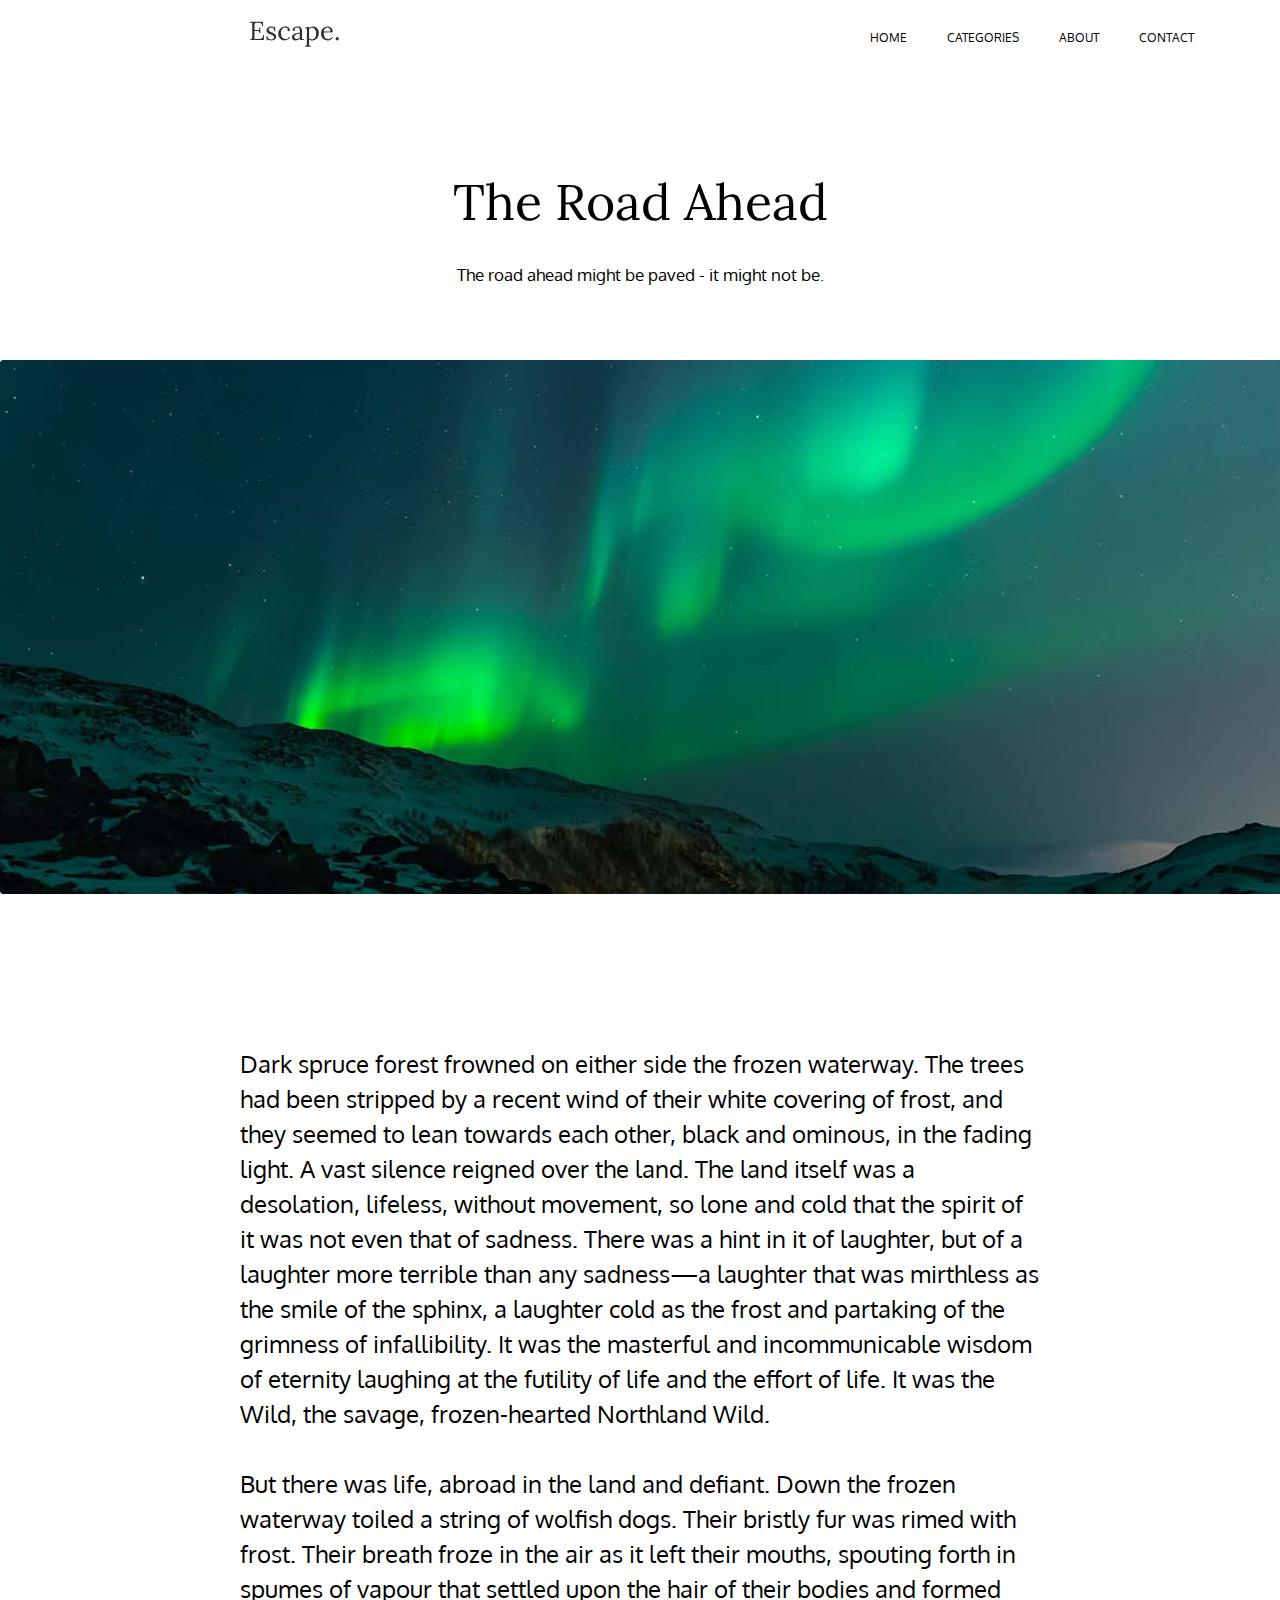
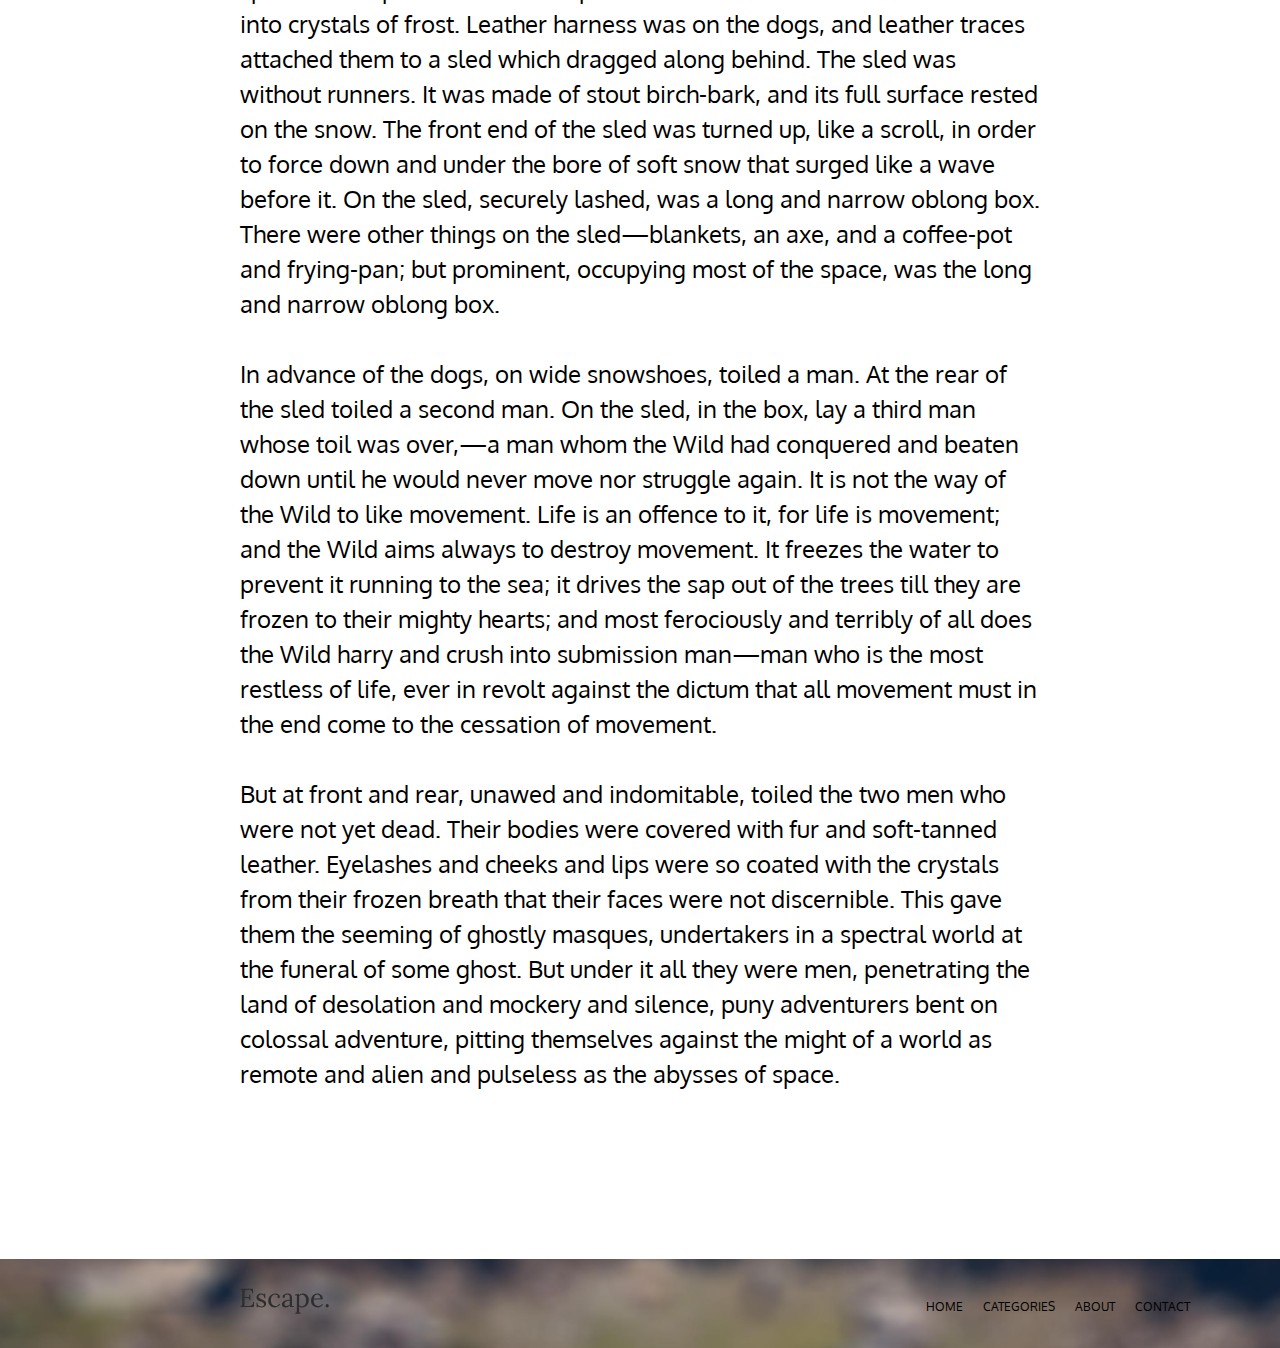
==== index.html @ d8a78385 "edit direcotory" ====
<!DOCTYPE html>
<html lang="en">
<head>
    <meta charset="UTF-8">
    <meta name="viewport" content="width=device-width, initial-scale=1.0">
    <link rel="stylesheet" href="style.css">
    <link rel="preconnect" href="https://fonts.googleapis.com">
    <link rel="preconnect" href="https://fonts.gstatic.com" crossorigin>
    <link href="https://fonts.googleapis.com/css2?family=Lora&family=Oxygen&display=swap" rel="stylesheet">
    <title>Lab_1</title>
</head>
<body>
    <header>
        <div class="header-conteiner">
            <div class="title-escape">
                <img src="./img/Escape..svg">
            </div>
            <nav class="header-nav">
                <ul class="header-list">
                    <li class="nav-title"><a href="#!">Home</a></li>
                    <li class="nav-title"><a href="#!">Categories</a></li>
                    <li class="nav-title"><a href="#!">About</a></li>
                    <li class="nav-title"><a href="#!">Contact</a></li>
                </ul>
            </nav>
        </div>
    </header>
    <div class="title">
        <div class="title-conteiner">
            <p class="road-ahead">The Road Ahead</p>
            <p class="road-ahead-under">The road ahead might be paved - it might not be.</p>
        </div>
    </div>
    <img src="./img/MainBack.png" alt="hi">
    <div class="main-text-block">
        <div class="text-block">
            <p>
                Dark spruce forest frowned on either side the frozen waterway. 
                The trees had been stripped by a recent wind of their white 
                covering of frost, and they seemed to lean towards each other, 
                black and ominous, in the fading light. A vast silence reigned 
                over the land. The land itself was a desolation, lifeless, 
                without movement, so lone and cold that the spirit of it was 
                not even that of sadness. There was a hint in it of laughter, 
                but of a laughter more terrible than any sadness—a laughter that 
                was mirthless as the smile of the sphinx, a laughter cold as the 
                frost and partaking of the grimness of infallibility. It was the 
                masterful and incommunicable wisdom of eternity laughing at the 
                futility of life and the effort of life. It was the Wild, the savage, 
                frozen-hearted Northland Wild. 
                <br/>
                <br/>
                But there was life, abroad in the land and defiant. Down the frozen 
                waterway toiled a string of wolfish dogs. Their bristly fur was 
                rimed with frost. Their breath froze in the air as it left their 
                mouths, spouting forth in spumes of vapour that settled upon the 
                hair of their bodies and formed into crystals of frost. Leather 
                harness was on the dogs, and leather traces attached them to a sled 
                which dragged along behind. The sled was without runners. It was made 
                of stout birch-bark, and its full surface rested on the snow. The front 
                end of the sled was turned up, like a scroll, in order to force down and 
                under the bore of soft snow that surged like a wave before it. On the sled, 
                securely lashed, was a long and narrow oblong box. There were other things 
                on the sled—blankets, an axe, and a coffee-pot and frying-pan; but prominent, 
                occupying most of the space, was the long and narrow oblong box.
                <br/>
                <br/>

                In advance of the dogs, on wide snowshoes, toiled a man. At the rear of the 
                sled toiled a second man. On the sled, in the box, lay a third man whose 
                toil was over,—a man whom the Wild had conquered and beaten down until he 
                would never move nor struggle again. It is not the way of the Wild to like 
                movement. Life is an offence to it, for life is movement; and the Wild aims 
                always to destroy movement. It freezes the water to prevent it running to 
                the sea; it drives the sap out of the trees till they are frozen to their 
                mighty hearts; and most ferociously and terribly of all does the Wild harry 
                and crush into submission man—man who is the most restless of life, ever in 
                revolt against the dictum that all movement must in the end come to the 
                cessation of movement.
                <br/>
                <br/>

                But at front and rear, unawed and indomitable, toiled the two men who were 
                not yet dead. Their bodies were covered with fur and soft-tanned leather. 
                Eyelashes and cheeks and lips were so coated with the crystals from their 
                frozen breath that their faces were not discernible. This gave them the 
                seeming of ghostly masques, undertakers in a spectral world at the funeral 
                of some ghost. But under it all they were men, penetrating the land of 
                desolation and mockery and silence, puny adventurers bent on colossal 
                adventure, pitting themselves against the might of a world as remote and
                 alien and pulseless as the abysses of space.
            </p>
        </div>
    </div>
    <footer>
        <div class="footer-conteiner">
            <div class="title-escape">
                <img src="./img/Escape..svg">
            </div>
            <nav class="header-nav">
                <ul class="header-list">
                    <li class="nav-title-footer"><a href="#!">Home</a></li>
                    <li class="nav-title-footer"><a href="#!">Categories</a></li>
                    <li class="nav-title-footer"><a href="#!">About</a></li>
                    <li class="nav-title-footer"><a href="#!">Contact</a></li>
                </ul>
            </nav>
        </div>
    </footer>
</body>
</html>
---- style.css ----
body {
    margin: 0;
    padding: 0;
    max-width: 1440px;
    margin: 0px auto;
}


header{
    max-height: 74px;
}

.header-list {
    list-style: none;
    display: flex;
}

a {
    color: black;
    text-decoration: none;
}

.header-conteiner {
    padding: 17px 250px 17px 250px;
    max-width: 940px;
    max-height: 40px;
    display: flex;
    justify-content: space-between;
    align-items: center;
}

.title-escape {
    font-family: 'Lora', serif;
    font-size: 26px;
    margin: 11px 471px 11px 0; 
    cursor: pointer;
}

.nav-title {
    font-family: 'Oxygen', serif;
    font-size: 12px;
    padding: 15px 20px 15px 20px;
    cursor: pointer;
    text-transform: uppercase;
}

/*saddf*/
.title {
    height: 286px;
}

.title-conteiner {
    max-width: 940px;
    max-height: 159px;
    padding: 89px 250px 38px 250px;
    
}

.road-ahead {
    font-size: 50px;
    font-family: 'Lora', serif;
    margin-top: 7px;
    margin-bottom: 0px;
    text-align: center; 
}

.road-ahead-under {
    font-family: 'Oxygen', sans-serif;
    font-size: 17px;
    text-align: center;
    margin-top: 30px;
}

.main-text-block {
    max-height: 1706px;
    max-width: 1440px;
}


.text-block {
    margin: 148px 240px 168px 240px;
    line-height: 35px;
    font-size: 24px;
    font-family: 'Oxygen', sans-serif;
}

footer {
    height: 89px;
    width: 1440px;
    background-image: url('./img/Footer.png');
}

.footer-conteiner {
    width: 960px;
    height: 34px;
    padding: 28px 240px 27px 240px;
    display: flex;
    justify-content: space-between;
    align-items: center;
}

.nav-title-footer {
    font-family: 'Oxygen', serif;
    font-size: 12px;
    margin: 14px 10px 9px 10px; 
    cursor: pointer;
    text-transform: uppercase;
}
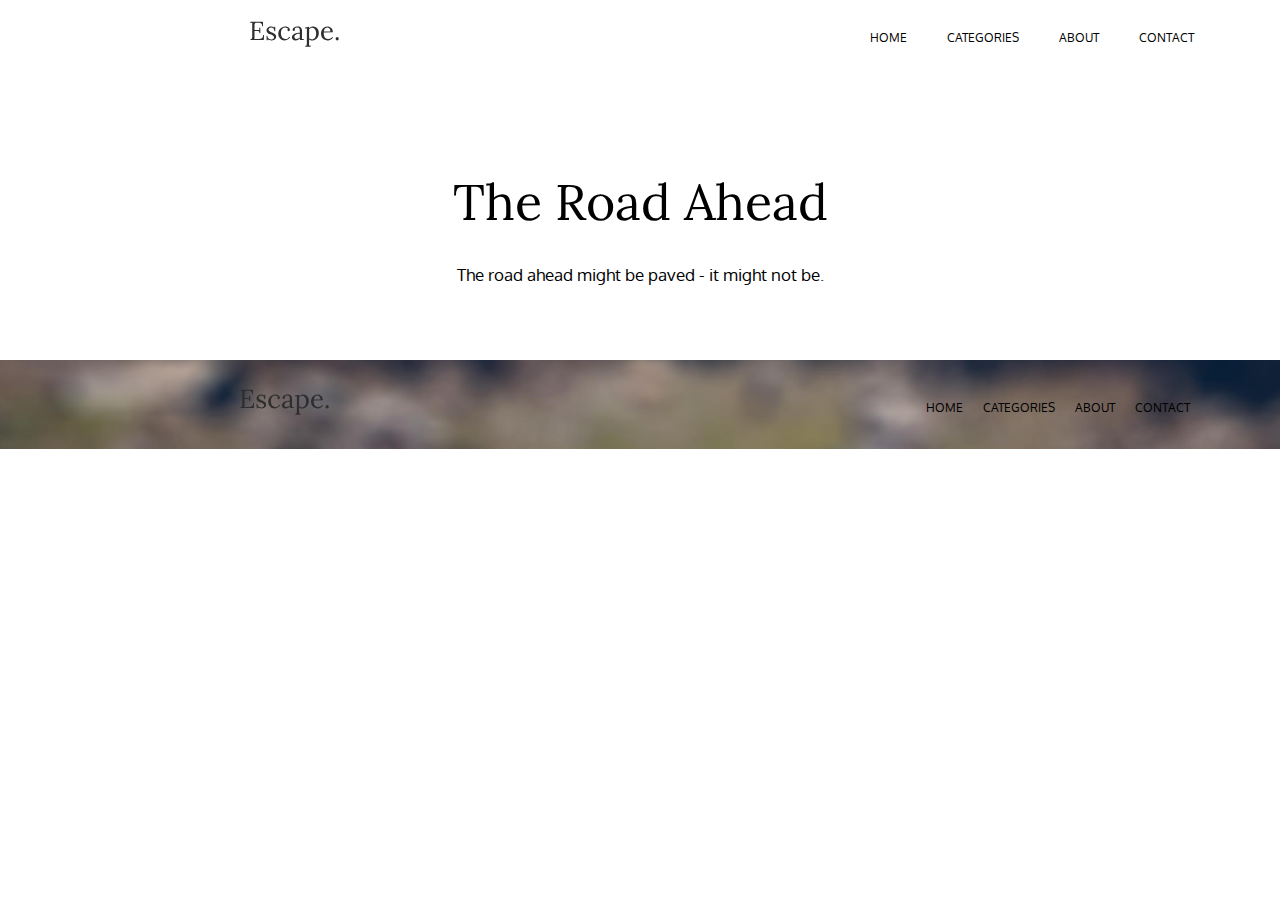
==== commit 1364ecc9: "Lab_2" ====
--- a/index.html
+++ b/index.html
@@ -31,67 +31,7 @@
             <p class="road-ahead-under">The road ahead might be paved - it might not be.</p>
         </div>
     </div>
-    <img src="./img/MainBack.png" alt="hi">
-    <div class="main-text-block">
-        <div class="text-block">
-            <p>
-                Dark spruce forest frowned on either side the frozen waterway. 
-                The trees had been stripped by a recent wind of their white 
-                covering of frost, and they seemed to lean towards each other, 
-                black and ominous, in the fading light. A vast silence reigned 
-                over the land. The land itself was a desolation, lifeless, 
-                without movement, so lone and cold that the spirit of it was 
-                not even that of sadness. There was a hint in it of laughter, 
-                but of a laughter more terrible than any sadness—a laughter that 
-                was mirthless as the smile of the sphinx, a laughter cold as the 
-                frost and partaking of the grimness of infallibility. It was the 
-                masterful and incommunicable wisdom of eternity laughing at the 
-                futility of life and the effort of life. It was the Wild, the savage, 
-                frozen-hearted Northland Wild. 
-                <br/>
-                <br/>
-                But there was life, abroad in the land and defiant. Down the frozen 
-                waterway toiled a string of wolfish dogs. Their bristly fur was 
-                rimed with frost. Their breath froze in the air as it left their 
-                mouths, spouting forth in spumes of vapour that settled upon the 
-                hair of their bodies and formed into crystals of frost. Leather 
-                harness was on the dogs, and leather traces attached them to a sled 
-                which dragged along behind. The sled was without runners. It was made 
-                of stout birch-bark, and its full surface rested on the snow. The front 
-                end of the sled was turned up, like a scroll, in order to force down and 
-                under the bore of soft snow that surged like a wave before it. On the sled, 
-                securely lashed, was a long and narrow oblong box. There were other things 
-                on the sled—blankets, an axe, and a coffee-pot and frying-pan; but prominent, 
-                occupying most of the space, was the long and narrow oblong box.
-                <br/>
-                <br/>
-
-                In advance of the dogs, on wide snowshoes, toiled a man. At the rear of the 
-                sled toiled a second man. On the sled, in the box, lay a third man whose 
-                toil was over,—a man whom the Wild had conquered and beaten down until he 
-                would never move nor struggle again. It is not the way of the Wild to like 
-                movement. Life is an offence to it, for life is movement; and the Wild aims 
-                always to destroy movement. It freezes the water to prevent it running to 
-                the sea; it drives the sap out of the trees till they are frozen to their 
-                mighty hearts; and most ferociously and terribly of all does the Wild harry 
-                and crush into submission man—man who is the most restless of life, ever in 
-                revolt against the dictum that all movement must in the end come to the 
-                cessation of movement.
-                <br/>
-                <br/>
-
-                But at front and rear, unawed and indomitable, toiled the two men who were 
-                not yet dead. Their bodies were covered with fur and soft-tanned leather. 
-                Eyelashes and cheeks and lips were so coated with the crystals from their 
-                frozen breath that their faces were not discernible. This gave them the 
-                seeming of ghostly masques, undertakers in a spectral world at the funeral 
-                of some ghost. But under it all they were men, penetrating the land of 
-                desolation and mockery and silence, puny adventurers bent on colossal 
-                adventure, pitting themselves against the might of a world as remote and
-                 alien and pulseless as the abysses of space.
-            </p>
-        </div>
-    </div>
+    
     <footer>
         <div class="footer-conteiner">
             <div class="title-escape">
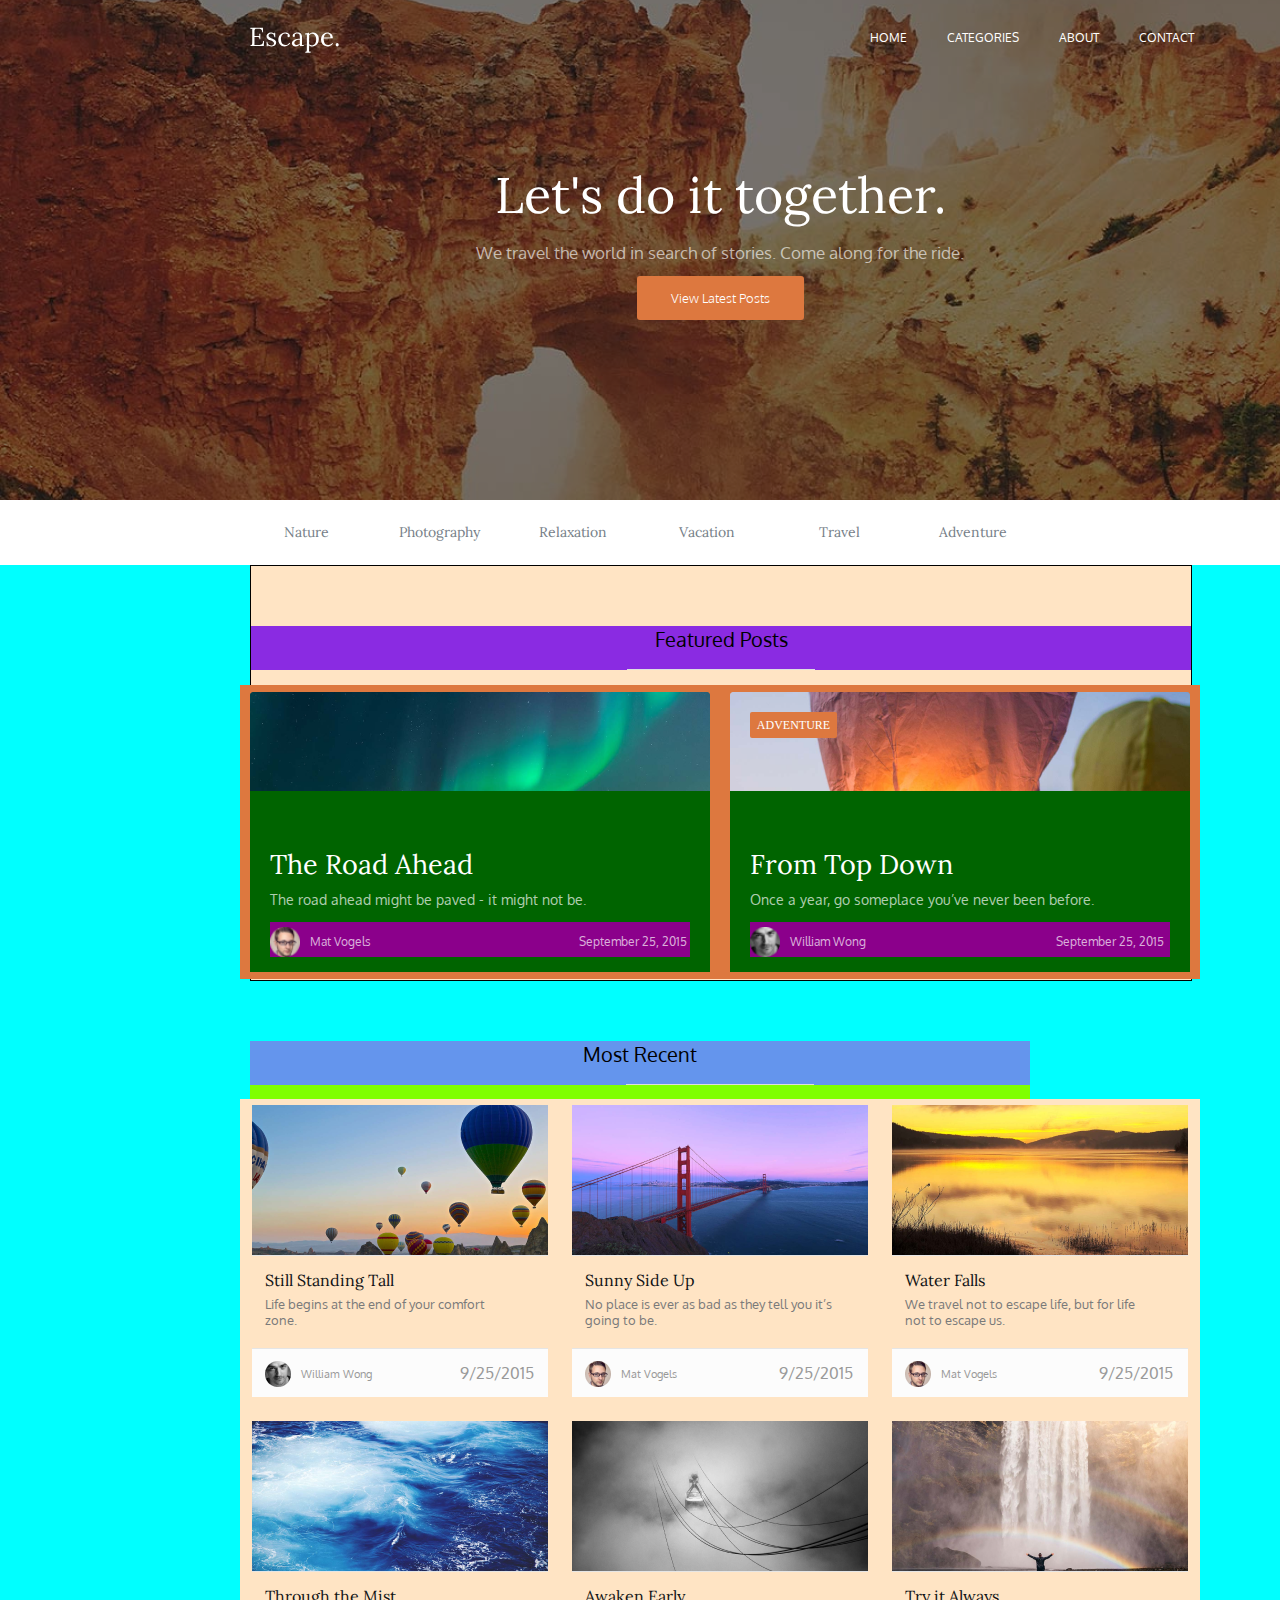
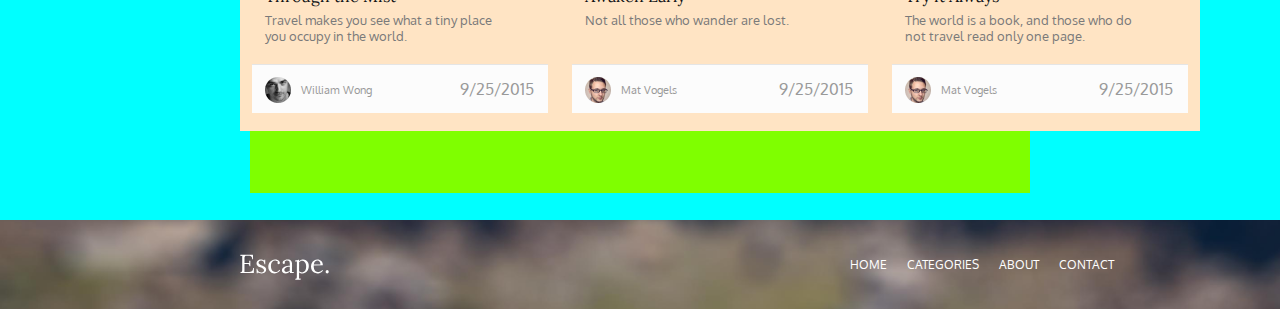
==== commit 6cd7b96b: "full project" ====
--- a/index.html
+++ b/index.html
@@ -6,17 +6,17 @@
     <link rel="stylesheet" href="style.css">
     <link rel="preconnect" href="https://fonts.googleapis.com">
     <link rel="preconnect" href="https://fonts.gstatic.com" crossorigin>
-    <link href="https://fonts.googleapis.com/css2?family=Lora&family=Oxygen&display=swap" rel="stylesheet">
+    <link href="https://fonts.googleapis.com/css2?family=Lora:ital,wght@0,400..700;1,400..700&family=Oxygen:wght@300;400;700&display=swap" rel="stylesheet">
     <title>Lab_1</title>
 </head>
 <body>
     <header>
         <div class="header-conteiner">
             <div class="title-escape">
-                <img src="./img/Escape..svg">
-            </div>
-            <nav class="header-nav">
-                <ul class="header-list">
+                <img src="./img/Escape.svg">
+            </div>
+            <nav>
+                <ul class="top-list">
                     <li class="nav-title"><a href="#!">Home</a></li>
                     <li class="nav-title"><a href="#!">Categories</a></li>
                     <li class="nav-title"><a href="#!">About</a></li>
@@ -24,25 +24,210 @@
                 </ul>
             </nav>
         </div>
+        <div class="title-conteiner">
+            <p class="title">Let's do it together.</p>
+            <p class="title__under">We travel the world in search of stories. Come along for the ride.</p>
+            <div class="posts-button">
+                <p class="latest-posts">View Latest Posts</p>
+            </div>
+        </div>
     </header>
-    <div class="title">
-        <div class="title-conteiner">
-            <p class="road-ahead">The Road Ahead</p>
-            <p class="road-ahead-under">The road ahead might be paved - it might not be.</p>
-        </div>
+    <div class="main-back">
+        <img src="./img/MainBack.png">
     </div>
-    
+    <div class="menu-bar">
+        <div class="menu-bar__conteiner">
+            <div class="menu-bar__block">
+                <p>Nature</p>
+            </div>
+            <div class="menu-bar__block">
+                <p>Photography</p>
+            </div>
+            <div class="menu-bar__block">
+                <p>Relaxation</p>
+            </div>
+            <div class="menu-bar__block">
+                <p>Vacation</p>
+            </div>
+            <div class="menu-bar__block">
+                <p>Travel</p>
+            </div>
+            <div class="menu-bar__block">
+                <p>Adventure</p>
+            </div>
+        </div>
+    </div>
+    <div class="main-cards">
+        <div class="main-cards__conteiner1">
+            <div class="feature-posts__conteiner">
+                <div class="feature-posts__conteiner__title">
+                    <p class="feature-posts__title">Featured Posts</p>
+                    <div class="line"></div>
+                </div>
+            </div>
+        </div>
+        <div class="feature-posts_cards">
+            <div class="big-card">
+                <div class="big-card_img">
+                    <img src="./img/TheRoadAhead.png">
+                    <div class="big-card_conteiner">
+                        <p class="big-card__title">The Road Ahead</p>
+                        <p class="big-card__title__under">
+                            The road ahead might be paved - it might not be.
+                        </p>
+                        <div class="big-card__footer_conteiner">
+                            <img class="big-card-img" src="./img/Cards/IMAGEMen1.png">
+                            <p class="big-card-name">Mat Vogels</p>
+                            <p class="big-card-date date-edit1">September 25, 2015</p>
+                        </div>
+                    </div>
+                </div>
+            </div>
+            <div class="big-card">
+                <div class="big-card_img">
+                    <img src="./img/FromTopDown.png">
+                    <div class="big-card_conteiner">
+                        <p class="big-card__title">From Top Down</p>
+                        <p class="big-card__title__under">
+                            Once a year, go someplace you’ve never been before.
+                        </p>
+                        <div class="big-card__footer_conteiner">
+                                <img class="big-card-img" src="./img/Cards/IMAGEMen2.png">
+                                <p class="big-card-name">William Wong</p>
+                                <p class="big-card-date date-edit2">September 25, 2015</p>                            
+                        </div>
+                    </div>
+                    <div class="adventure-button">
+                        <p>Adventure</p>
+                    </div>
+                </div>
+            </div>
+        </div>
+        <div class="main-cards__conteiner2">
+            <div class="most-recent_conteiner">
+                <div class="most-recent_conteiner__title">
+                    <p class="most-recent__title">Most Recent</p>
+                    <div class="line"></div>
+                </div>
+            </div>
+        </div>
+        <div class="most-recent_cards">
+            <div class="card-conteiner">
+                <div class="card-image">
+                    <img src="./img/Cards/IMAGE1.png">
+                </div>
+                <div class="card-line"></div>
+                <div class="card-title-conteiner">
+                    <p class="card-title">Still Standing Tall</p>
+                    <p class="card-title-under">Life begins at the end of your comfort zone.</p>
+                </div>
+                <div class="card-line"></div>
+                <div class="card-footer-conteiner">
+                    <img class="card-img" src="./img/Cards/IMAGEMen2.png">
+                    <p class="card-name">William Wong</p>
+                    <p class="card-date date1">9/25/2015</p>
+                </div>
+            </div>
+
+            <div class="card-conteiner">
+                <div class="card-image">
+                    <img src="./img/Cards/IMAGE2.png">
+                </div>
+                <div class="card-line"></div>
+                <div class="card-title-conteiner">
+                    <p class="card-title">Sunny Side Up</p>
+                    <p class="card-title-under">No place is ever as bad as they tell you it’s going to be.</p>
+                </div>
+                <div class="card-line"></div>
+                <div class="card-footer-conteiner">
+                    <img class="card-img" src="./img/Cards/IMAGEMen1.png">
+                    <p class="card-name">Mat Vogels</p>
+                    <p class="card-date date2">9/25/2015</p>
+                </div>
+            </div>
+
+            <div class="card-conteiner">
+                <div class="card-image">
+                    <img src="./img/Cards/IMAGE3.png">
+                </div>
+                <div class="card-line"></div>
+                <div class="card-title-conteiner">
+                    <p class="card-title">Water Falls</p>
+                    <p class="card-title-under">We travel not to escape life, but for life not to escape us.</p>
+                </div>
+                <div class="card-line"></div>
+                <div class="card-footer-conteiner">
+                    <img class="card-img" src="./img/Cards/IMAGEMen1.png">
+                    <p class="card-name">Mat Vogels</p>
+                    <p class="card-date date2">9/25/2015</p>
+                </div>
+            </div>
+            
+            <div class="card-conteiner">
+                <div class="card-image">
+                    <img src="./img/Cards/IMAGE4.png">
+                </div>
+                <div class="card-line"></div>
+                <div class="card-title-conteiner">
+                    <p class="card-title">Through the Mist</p>
+                    <p class="card-title-under">Travel makes you see what a tiny place you occupy in the world.</p>
+                </div>
+                <div class="card-line"></div>
+                <div class="card-footer-conteiner">
+                    <img class="card-img" src="./img/Cards/IMAGEMen2.png">
+                    <p class="card-name">William Wong</p>
+                    <p class="card-date date1">9/25/2015</p>
+                </div>
+            </div>
+            
+            <div class="card-conteiner">
+                <div class="card-image">
+                    <img src="./img/Cards/IMAGE5.png">
+                </div>
+                <div class="card-line"></div>
+                <div class="card-title-conteiner">
+                    <p class="card-title">Awaken Early</p>
+                    <p class="card-title-under">Not all those who wander are lost.</p>
+                </div>
+                <div class="card-line"></div>
+                <div class="card-footer-conteiner">
+                    <img class="card-img" src="./img/Cards/IMAGEMen1.png">
+                    <p class="card-name">Mat Vogels</p>
+                    <p class="card-date date2">9/25/2015</p>
+                </div>
+            </div>
+
+            <div class="card-conteiner">
+                <div class="card-image">
+                    <img src="./img/Cards/IMAGE6.png">
+                </div>
+                <div class="card-line"></div>
+                <div class="card-title-conteiner">
+                    <p class="card-title">Try it Always</p>
+                    <p class="card-title-under">The world is a book, and those who do not travel read only one page.</p>
+                </div>
+                <div class="card-line"></div>
+                <div class="card-footer-conteiner">
+                    <img class="card-img" src="./img/Cards/IMAGEMen1.png">
+                    <p class="card-name">Mat Vogels</p>
+                    <p class="card-date date2">9/25/2015</p>
+                </div>
+            </div>
+
+            </div>
+        </div>
+    </div>
     <footer>
         <div class="footer-conteiner">
             <div class="title-escape">
-                <img src="./img/Escape..svg">
-            </div>
-            <nav class="header-nav">
-                <ul class="header-list">
-                    <li class="nav-title-footer"><a href="#!">Home</a></li>
-                    <li class="nav-title-footer"><a href="#!">Categories</a></li>
-                    <li class="nav-title-footer"><a href="#!">About</a></li>
-                    <li class="nav-title-footer"><a href="#!">Contact</a></li>
+                <img src="./img/Escape.svg">
+            </div>
+            <nav>
+                <ul class="top-list">
+                    <li class="nav-title__foot"><a href="#!">Home</a></li>
+                    <li class="nav-title__foot"><a href="#!">Categories</a></li>
+                    <li class="nav-title__foot"><a href="#!">About</a></li>
+                    <li class="nav-title__foot"><a href="#!">Contact</a></li>
                 </ul>
             </nav>
         </div>
--- a/style.css
+++ b/style.css
@@ -1,29 +1,18 @@
-
-
 body {
     margin: 0;
     padding: 0;
     max-width: 1440px;
     margin: 0px auto;
-}
-
+    font-weight: 400;
+}
 
 header{
     max-height: 74px;
-}
-
-.header-list {
-    list-style: none;
-    display: flex;
-}
-
-a {
-    color: black;
-    text-decoration: none;
+    position: absolute;
 }
 
 .header-conteiner {
-    padding: 17px 250px 17px 250px;
+    padding: 17px 250px;
     max-width: 940px;
     max-height: 40px;
     display: flex;
@@ -34,78 +23,400 @@
 .title-escape {
     font-family: 'Lora', serif;
     font-size: 26px;
-    margin: 11px 471px 11px 0; 
+    margin: 13px 471px 0 0; 
     cursor: pointer;
+}
+
+.top-list {
+    list-style: none;
+    display: flex;
 }
 
 .nav-title {
     font-family: 'Oxygen', serif;
     font-size: 12px;
-    padding: 15px 20px 15px 20px;
+    margin: 15px 20px;
     cursor: pointer;
     text-transform: uppercase;
 }
 
-/*saddf*/
-.title {
-    height: 286px;
+a {
+    color: #FFFFFF;
+    text-decoration: none;
 }
 
 .title-conteiner {
     max-width: 940px;
     max-height: 159px;
     padding: 89px 250px 38px 250px;
-    
-}
-
-.road-ahead {
+    color: #FFFFFF;
+}
+
+.title {
     font-size: 50px;
-    font-family: 'Lora', serif;
-    margin-top: 7px;
+    font-family: 'Lora', serif;    
+    text-align: center;
     margin-bottom: 0px;
-    text-align: center; 
-}
-
-.road-ahead-under {
+    margin-top: 0px;
+}
+
+.title__under {
     font-family: 'Oxygen', sans-serif;
     font-size: 17px;
     text-align: center;
-    margin-top: 30px;
-}
-
-.main-text-block {
-    max-height: 1706px;
-    max-width: 1440px;
-}
-
-
-.text-block {
-    margin: 148px 240px 168px 240px;
-    line-height: 35px;
-    font-size: 24px;
-    font-family: 'Oxygen', sans-serif;
-}
-
+    margin-top: 15px;
+    margin-bottom: 0px;
+    color: rgba(255, 255, 255, 0.63);
+}
+.posts-button {
+    display: flex;
+    justify-content: center;
+}
+
+.latest-posts {
+    display: flex;
+    align-items: center;
+    justify-content: center;
+    font-size: 13px;
+    font-weight: 300;
+    width: 167px;
+    height: 44px;
+    background-color: #DD783F;
+    border-radius: 3px;
+    font-family: 'Oxygen', sans-serif;
+}
+ 
+.main-back {
+    line-height: 0;
+}
+/*  Menu Bar*/
+.menu-bar {
+    max-height: 65px;
+}
+
+.menu-bar__conteiner {
+    display: flex;
+    margin: 9px 240px 10px 240px;
+
+}
+
+.menu-bar__block {
+    width: 139px;
+    height: 46px;
+    margin-left: 10px;
+    margin-right: 10px;
+}
+
+.menu-bar__block p {
+    display: flex;
+    align-items: center;
+    justify-content: center;
+    font-size: 14px;
+    font-weight: 300;
+    font-family: 'Lora', serif; 
+    color: #768088;
+}
+
+/* Footer */
 footer {
     height: 89px;
-    width: 1440px;
     background-image: url('./img/Footer.png');
+    display: block;
 }
 
 .footer-conteiner {
-    width: 960px;
-    height: 34px;
-    padding: 28px 240px 27px 240px;
+    padding: 27px 240px;
+    max-width: 940px;
+    max-height: 34px;
     display: flex;
     justify-content: space-between;
     align-items: center;
 }
 
-.nav-title-footer {
+.nav-title__foot {
     font-family: 'Oxygen', serif;
     font-size: 12px;
-    margin: 14px 10px 9px 10px; 
+    margin: 15px 10px;
     cursor: pointer;
     text-transform: uppercase;
-}
-
+    color: rgba(255, 255, 255, 0.6);
+}
+
+/* Main Cards */
+
+.main-cards {
+    height: 1255px;
+    background-color: #FFFFFF;
+    background-color: aqua;
+    /* border: 1px solid black; */
+    position: relative;
+}
+
+.main-cards__conteiner1 {
+    width: 940px;
+    height: 414px;
+    background-color: bisque;
+    border: 1px solid black;
+    margin: 0 250px;
+}
+
+.main-cards__conteiner2 {
+    max-width: 940px;
+    height: 752px;
+    background-color: chartreuse;
+    /* border: 1px solid black; */
+    margin: 0 250px;
+}
+
+
+.feature-posts_cards {
+    /* border: 1px solid black; */
+    height: 294px;
+    width: 960px;
+    background-color: #DD783F;
+    position: absolute;
+    top: 120px;
+    left: 240px;
+    display: flex;
+}
+
+/* Big Card */
+
+.big-card {
+    margin: 7px 10px;
+}
+
+.big-card_img {
+    position: relative;
+}
+
+.big-card_conteiner {
+    width: 460px;
+    height: 181px;
+    position: absolute;
+    top: 99px;
+    left: 0;
+    background-color: darkgreen;
+}
+
+.big-card__title {
+    font-family: 'Lora', serif;
+    font-size: 27px;
+    color: #FFFFFF;
+    margin-top: 56px;
+    margin-bottom: 0;
+    margin-left: 20px;
+}
+
+.big-card__title__under {
+    font-family: 'Oxygen', serif;
+    font-size: 14px;
+    color: rgba(255, 255, 255, 0.7);
+    margin-top: 10px;
+    margin-bottom: 0;
+    margin-left: 20px;
+}
+
+.big-card__footer_conteiner {
+    width: 420px;
+    height: 35px;
+    background-color: darkmagenta;
+    position: absolute;
+    top: 131px;
+    left: 20px;
+    display: flex;
+}
+
+/* Big Card under */
+
+.big-card__footer_conteiner .big-card-img {
+    margin-top: 5px;
+}
+
+.big-card__footer_conteiner .big-card-name {
+    font-family: 'Oxygen', serif;
+    margin-left: 10px;
+    margin-top: 12px;
+    font-size: 12px;
+    color: rgba(255, 255, 255, 0.7);
+}
+
+.big-card__footer_conteiner .big-card-date {
+    font-family: 'Oxygen', serif;
+    margin-top: 12px;
+    font-size: 12px;
+    color: rgba(255, 255, 255, 0.7);
+}
+
+/* Big Card1 under */
+.date-edit1 {
+    margin-left: 208px;
+}
+
+/* Big Card2 under */
+.date-edit2 {
+    margin-left: 190px;
+}
+
+/* Adventure button */
+.adventure-button {
+    width: 87px;
+    height: 26px;
+    background-color: #DD783F;
+    position: absolute;
+    top: 20px;
+    left: 20px;
+    border-radius: 2px;
+    display: flex;
+    justify-content: center;
+}
+
+.adventure-button p {
+    text-transform: uppercase;
+    color: #FFFFFF;
+    font-size: 12px;
+    font-weight: 300;
+    display: flex;
+    align-items: center;
+    justify-content: center;
+}
+
+
+/* Title Future posts and Most Recent */
+.feature-posts__conteiner__title {
+    height: 44px;
+    margin: 60px 0;
+    background-color: blueviolet;
+    /* border: 1px solid black; */
+    position: relative;
+}
+
+.feature-posts__title {
+    font-family: 'Oxygen', sans-serif;
+    font-size: 20px;
+    margin-top: 0px;
+    margin-bottom: 0px;
+    text-align: center;
+}
+
+.line {
+    width: 188px;
+    height: 1px;
+    background-color: #DEDEDE;
+    position: absolute;
+    bottom: 0;
+    left: 376px;
+}
+
+
+.most-recent_conteiner__title {
+    height: 44px;
+    margin: 60px 0;
+    background-color: cornflowerblue;
+    /* border: 1px solid black; */
+    position: relative;
+}
+
+.most-recent__title {
+    font-family: 'Oxygen', sans-serif;
+    font-size: 20px;
+    margin-top: 0px;
+    margin-bottom: 0px;
+    text-align: center;
+}
+
+/* Most recent cards conteoiner */
+
+.most-recent_cards {
+    /* border: 1px solid black; */
+    height: 632px;
+    width: 960px;
+    background-color: bisque;
+    position: absolute;
+    top: 534px;
+    left: 240px;
+    display: flex;
+    flex-wrap: wrap;
+}
+
+
+/* Card */
+
+.card-conteiner {
+    width: 296px;
+    height: 291px;
+
+    margin: 6px 12px 12px 12px;
+}
+
+.card-image {
+    line-height: 0;
+}
+
+/* Card header */
+.card-line {
+    width: 296px;
+    height: 1px;
+    margin: 0;
+    background-color: #E5E5E5;
+}
+
+.card-title-conteiner {
+    width: 296px;
+    height: 92px;
+}
+
+.card-title {
+    margin: 0;
+    font-family: 'Lora', serif;
+    font-size: 16px;
+    color: #101315;
+    margin-left: 13px;
+    padding-top: 14px;
+}
+
+.card-title-under {
+    font-size: 13px;
+    margin-top: 6px;
+    margin-bottom: 0;
+    font-family: 'Oxygen', sans-serif;
+    margin-left: 13px;
+    color: #7A7A7A;
+    margin-right: 36px;
+}
+
+/* Card footer */
+.card-footer-conteiner {
+    width: 296px;
+    height: 48px;
+    background-color: #FCFCFC;
+    display: flex;
+}
+
+.card-img {
+    margin: 12px 0 10px 13px;
+}
+
+.card-name {
+    margin-left: 10px;
+    font-size: 11px;
+    color: #999999;
+    margin-top: 18px;
+    font-family: 'Oxygen', sans-serif;
+}
+
+.card-date {
+    font-family: 'Oxygen', sans-serif;
+    color: #999999;
+    margin-top: 14px;
+    margin-right: 13px;
+}
+
+/* Card edit */
+.date1 {
+    margin-left: 88px;
+}
+
+.date2 {
+    margin-left: 102px;
+}
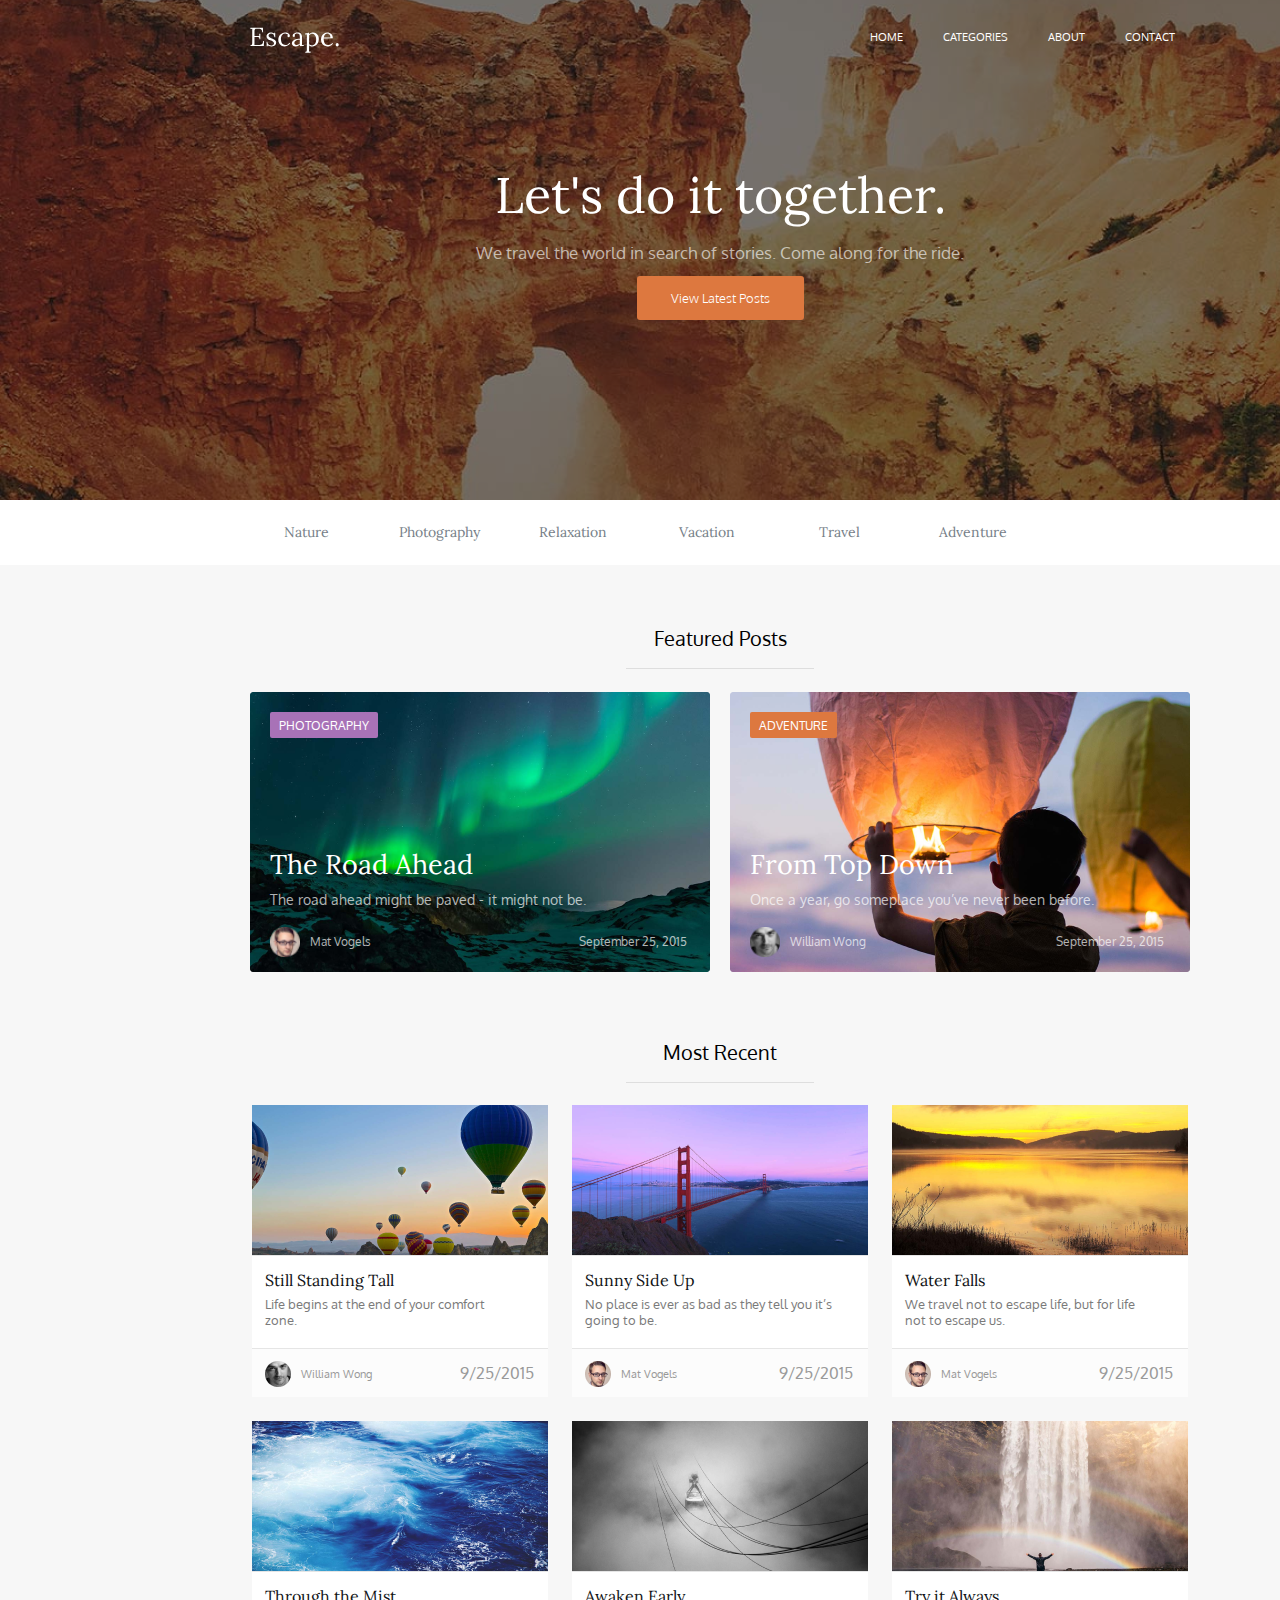
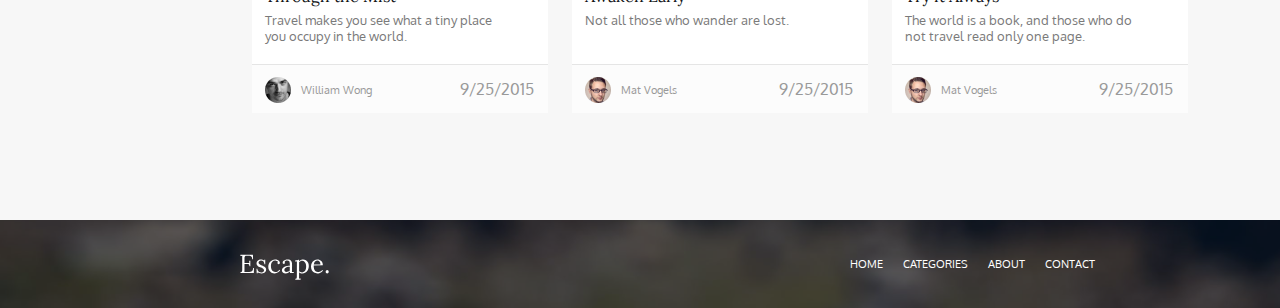
==== commit aaaa1093: "last commit" ====
--- a/index.html
+++ b/index.html
@@ -16,11 +16,11 @@
                 <img src="./img/Escape.svg">
             </div>
             <nav>
-                <ul class="top-list">
-                    <li class="nav-title"><a href="#!">Home</a></li>
-                    <li class="nav-title"><a href="#!">Categories</a></li>
-                    <li class="nav-title"><a href="#!">About</a></li>
-                    <li class="nav-title"><a href="#!">Contact</a></li>
+                <ul class="top-list head-edit">
+                    <li><a href="#!">Home</a></li>
+                    <li><a href="#!">Categories</a></li>
+                    <li><a href="#!">About</a></li>
+                    <li><a href="#!">Contact</a></li>
                 </ul>
             </nav>
         </div>
@@ -61,7 +61,7 @@
         <div class="main-cards__conteiner1">
             <div class="feature-posts__conteiner">
                 <div class="feature-posts__conteiner__title">
-                    <p class="feature-posts__title">Featured Posts</p>
+                    <p>Featured Posts</p>
                     <div class="line"></div>
                 </div>
             </div>
@@ -75,11 +75,14 @@
                         <p class="big-card__title__under">
                             The road ahead might be paved - it might not be.
                         </p>
-                        <div class="big-card__footer_conteiner">
+                        <div class="big-card__footer__conteiner">
                             <img class="big-card-img" src="./img/Cards/IMAGEMen1.png">
                             <p class="big-card-name">Mat Vogels</p>
                             <p class="big-card-date date-edit1">September 25, 2015</p>
                         </div>
+                    </div>
+                    <div class="big-card-button btn1">
+                        <p>Photography</p>
                     </div>
                 </div>
             </div>
@@ -91,22 +94,22 @@
                         <p class="big-card__title__under">
                             Once a year, go someplace you’ve never been before.
                         </p>
-                        <div class="big-card__footer_conteiner">
+                        <div class="big-card__footer__conteiner">
                                 <img class="big-card-img" src="./img/Cards/IMAGEMen2.png">
                                 <p class="big-card-name">William Wong</p>
                                 <p class="big-card-date date-edit2">September 25, 2015</p>                            
                         </div>
                     </div>
-                    <div class="adventure-button">
+                    <div class="big-card-button btn2">
                         <p>Adventure</p>
                     </div>
                 </div>
             </div>
         </div>
         <div class="main-cards__conteiner2">
-            <div class="most-recent_conteiner">
+            <div class="most-recent__conteiner">
                 <div class="most-recent_conteiner__title">
-                    <p class="most-recent__title">Most Recent</p>
+                    <p>Most Recent</p>
                     <div class="line"></div>
                 </div>
             </div>
@@ -117,9 +120,9 @@
                     <img src="./img/Cards/IMAGE1.png">
                 </div>
                 <div class="card-line"></div>
-                <div class="card-title-conteiner">
-                    <p class="card-title">Still Standing Tall</p>
-                    <p class="card-title-under">Life begins at the end of your comfort zone.</p>
+                <div class="card-title">
+                    <p class="card-title__name">Still Standing Tall</p>
+                    <p class="card-title__description">Life begins at the end of your comfort zone.</p>
                 </div>
                 <div class="card-line"></div>
                 <div class="card-footer-conteiner">
@@ -134,9 +137,9 @@
                     <img src="./img/Cards/IMAGE2.png">
                 </div>
                 <div class="card-line"></div>
-                <div class="card-title-conteiner">
-                    <p class="card-title">Sunny Side Up</p>
-                    <p class="card-title-under">No place is ever as bad as they tell you it’s going to be.</p>
+                <div class="card-title">
+                    <p class="card-title__name">Sunny Side Up</p>
+                    <p class="card-title__description">No place is ever as bad as they tell you it’s going to be.</p>
                 </div>
                 <div class="card-line"></div>
                 <div class="card-footer-conteiner">
@@ -151,9 +154,9 @@
                     <img src="./img/Cards/IMAGE3.png">
                 </div>
                 <div class="card-line"></div>
-                <div class="card-title-conteiner">
-                    <p class="card-title">Water Falls</p>
-                    <p class="card-title-under">We travel not to escape life, but for life not to escape us.</p>
+                <div class="card-title">
+                    <p class="card-title__name">Water Falls</p>
+                    <p class="card-title__description">We travel not to escape life, but for life not to escape us.</p>
                 </div>
                 <div class="card-line"></div>
                 <div class="card-footer-conteiner">
@@ -168,9 +171,9 @@
                     <img src="./img/Cards/IMAGE4.png">
                 </div>
                 <div class="card-line"></div>
-                <div class="card-title-conteiner">
-                    <p class="card-title">Through the Mist</p>
-                    <p class="card-title-under">Travel makes you see what a tiny place you occupy in the world.</p>
+                <div class="card-title">
+                    <p class="card-title__name">Through the Mist</p>
+                    <p class="card-title__description">Travel makes you see what a tiny place you occupy in the world.</p>
                 </div>
                 <div class="card-line"></div>
                 <div class="card-footer-conteiner">
@@ -185,9 +188,9 @@
                     <img src="./img/Cards/IMAGE5.png">
                 </div>
                 <div class="card-line"></div>
-                <div class="card-title-conteiner">
-                    <p class="card-title">Awaken Early</p>
-                    <p class="card-title-under">Not all those who wander are lost.</p>
+                <div class="card-title">
+                    <p class="card-title__name">Awaken Early</p>
+                    <p class="card-title__description">Not all those who wander are lost.</p>
                 </div>
                 <div class="card-line"></div>
                 <div class="card-footer-conteiner">
@@ -202,9 +205,9 @@
                     <img src="./img/Cards/IMAGE6.png">
                 </div>
                 <div class="card-line"></div>
-                <div class="card-title-conteiner">
-                    <p class="card-title">Try it Always</p>
-                    <p class="card-title-under">The world is a book, and those who do not travel read only one page.</p>
+                <div class="card-title">
+                    <p class="card-title__name">Try it Always</p>
+                    <p class="card-title__description">The world is a book, and those who do not travel read only one page.</p>
                 </div>
                 <div class="card-line"></div>
                 <div class="card-footer-conteiner">
@@ -223,11 +226,11 @@
                 <img src="./img/Escape.svg">
             </div>
             <nav>
-                <ul class="top-list">
-                    <li class="nav-title__foot"><a href="#!">Home</a></li>
-                    <li class="nav-title__foot"><a href="#!">Categories</a></li>
-                    <li class="nav-title__foot"><a href="#!">About</a></li>
-                    <li class="nav-title__foot"><a href="#!">Contact</a></li>
+                <ul class="top-list foot-edit">
+                    <li><a href="#!">Home</a></li>
+                    <li><a href="#!">Categories</a></li>
+                    <li><a href="#!">About</a></li>
+                    <li><a href="#!">Contact</a></li>
                 </ul>
             </nav>
         </div>
--- a/style.css
+++ b/style.css
@@ -32,14 +32,21 @@
     display: flex;
 }
 
-.nav-title {
-    font-family: 'Oxygen', serif;
-    font-size: 12px;
-    margin: 15px 20px;
+.top-list li {
     cursor: pointer;
     text-transform: uppercase;
-}
-
+    font-family: Oxygen;
+    font-size: 11px;
+    font-weight: 400;
+    color: rgba(255, 255, 255, 0.6);
+}
+
+.foot-edit li{
+    margin: 15px 10px;
+}
+.head-edit li{
+    margin: 15px 20px;
+}
 a {
     color: #FFFFFF;
     text-decoration: none;
@@ -119,9 +126,9 @@
 
 /* Footer */
 footer {
-    height: 89px;
-    background-image: url('./img/Footer.png');
-    display: block;
+    background: url(./img/Footer.png) 
+    rgba(35, 47, 56, 0.6);
+    background-blend-mode: multiply;
 }
 
 .footer-conteiner {
@@ -135,19 +142,21 @@
 
 .nav-title__foot {
     font-family: 'Oxygen', serif;
-    font-size: 12px;
+    font-size: 11px;
     margin: 15px 10px;
     cursor: pointer;
     text-transform: uppercase;
     color: rgba(255, 255, 255, 0.6);
+    font-weight: 400;
 }
 
 /* Main Cards */
 
 .main-cards {
     height: 1255px;
-    background-color: #FFFFFF;
-    background-color: aqua;
+    width: 1440px;
+    background-color: #F7F7F7;
+    /* background-color: aqua; */
     /* border: 1px solid black; */
     position: relative;
 }
@@ -155,15 +164,15 @@
 .main-cards__conteiner1 {
     width: 940px;
     height: 414px;
-    background-color: bisque;
-    border: 1px solid black;
+    /* background-color: bisque; */
+    /* border: 1px solid black; */
     margin: 0 250px;
 }
 
 .main-cards__conteiner2 {
     max-width: 940px;
-    height: 752px;
-    background-color: chartreuse;
+    max-height: 752px;
+    /* background-color: chartreuse; */
     /* border: 1px solid black; */
     margin: 0 250px;
 }
@@ -173,11 +182,55 @@
     /* border: 1px solid black; */
     height: 294px;
     width: 960px;
-    background-color: #DD783F;
+    /* background-color: #DD783F; */
     position: absolute;
     top: 120px;
     left: 240px;
     display: flex;
+}
+
+/* Title Future posts and Most Recent */
+.feature-posts__conteiner__title {
+    height: 44px;
+    padding-top: 60px;
+    background-color: #F7F7F7;
+    /* background-color: blueviolet; */
+    /* border: 1px solid black; */
+    position: relative;
+}
+
+.feature-posts__conteiner__title p{
+    font-family: 'Oxygen', sans-serif;
+    font-size: 20px;
+    margin-top: 0px;
+    margin-bottom: 0px;
+    text-align: center;
+}
+
+.line {
+    width: 188px;
+    height: 1px;
+    background-color: #DEDEDE;
+    position: absolute;
+    bottom: 0;
+    left: 376px;
+}
+
+
+.most-recent_conteiner__title {
+    height: 44px;
+    margin: 60px 0;
+    /* background-color: cornflowerblue; */
+    /* border: 1px solid black; */
+    position: relative;
+}
+
+.most-recent_conteiner__title p {
+    font-family: 'Oxygen', sans-serif;
+    font-size: 20px;
+    margin-top: 0px;
+    margin-bottom: 0px;
+    text-align: center;
 }
 
 /* Big Card */
@@ -196,7 +249,6 @@
     position: absolute;
     top: 99px;
     left: 0;
-    background-color: darkgreen;
 }
 
 .big-card__title {
@@ -217,10 +269,10 @@
     margin-left: 20px;
 }
 
-.big-card__footer_conteiner {
+.big-card__footer__conteiner {
     width: 420px;
     height: 35px;
-    background-color: darkmagenta;
+    /* background-color: darkmagenta; */
     position: absolute;
     top: 131px;
     left: 20px;
@@ -229,11 +281,11 @@
 
 /* Big Card under */
 
-.big-card__footer_conteiner .big-card-img {
+.big-card__footer__conteiner .big-card-img {
     margin-top: 5px;
 }
 
-.big-card__footer_conteiner .big-card-name {
+.big-card__footer__conteiner .big-card-name {
     font-family: 'Oxygen', serif;
     margin-left: 10px;
     margin-top: 12px;
@@ -241,7 +293,7 @@
     color: rgba(255, 255, 255, 0.7);
 }
 
-.big-card__footer_conteiner .big-card-date {
+.big-card__footer__conteiner .big-card-date {
     font-family: 'Oxygen', serif;
     margin-top: 12px;
     font-size: 12px;
@@ -258,11 +310,9 @@
     margin-left: 190px;
 }
 
-/* Adventure button */
-.adventure-button {
-    width: 87px;
+/* big-card button */
+.big-card-button {
     height: 26px;
-    background-color: #DD783F;
     position: absolute;
     top: 20px;
     left: 20px;
@@ -271,58 +321,29 @@
     justify-content: center;
 }
 
-.adventure-button p {
+.big-card-button p {
     text-transform: uppercase;
     color: #FFFFFF;
     font-size: 12px;
-    font-weight: 300;
+    font-weight: 400;
     display: flex;
     align-items: center;
     justify-content: center;
-}
-
-
-/* Title Future posts and Most Recent */
-.feature-posts__conteiner__title {
-    height: 44px;
-    margin: 60px 0;
-    background-color: blueviolet;
-    /* border: 1px solid black; */
-    position: relative;
-}
-
-.feature-posts__title {
-    font-family: 'Oxygen', sans-serif;
-    font-size: 20px;
-    margin-top: 0px;
-    margin-bottom: 0px;
-    text-align: center;
-}
-
-.line {
-    width: 188px;
-    height: 1px;
-    background-color: #DEDEDE;
-    position: absolute;
-    bottom: 0;
-    left: 376px;
-}
-
-
-.most-recent_conteiner__title {
-    height: 44px;
-    margin: 60px 0;
-    background-color: cornflowerblue;
-    /* border: 1px solid black; */
-    position: relative;
-}
-
-.most-recent__title {
-    font-family: 'Oxygen', sans-serif;
-    font-size: 20px;
-    margin-top: 0px;
-    margin-bottom: 0px;
-    text-align: center;
+    font-family: Oxygen;
+    
+
+}
+
+/* Edit btn  */
+
+.btn1 {
+    width: 108px;
+    background-color: #A872B7;
+}
+
+.btn2 {
+    width: 87px;
+    background-color: #DD783F;
 }
 
 /* Most recent cards conteoiner */
@@ -331,7 +352,7 @@
     /* border: 1px solid black; */
     height: 632px;
     width: 960px;
-    background-color: bisque;
+    /* background-color: bisque; */
     position: absolute;
     top: 534px;
     left: 240px;
@@ -361,12 +382,13 @@
     background-color: #E5E5E5;
 }
 
-.card-title-conteiner {
+.card-title {
     width: 296px;
     height: 92px;
-}
-
-.card-title {
+    background-color: #FFFFFF;
+}
+
+.card-title__name {
     margin: 0;
     font-family: 'Lora', serif;
     font-size: 16px;
@@ -375,7 +397,7 @@
     padding-top: 14px;
 }
 
-.card-title-under {
+.card-title__description {
     font-size: 13px;
     margin-top: 6px;
     margin-bottom: 0;
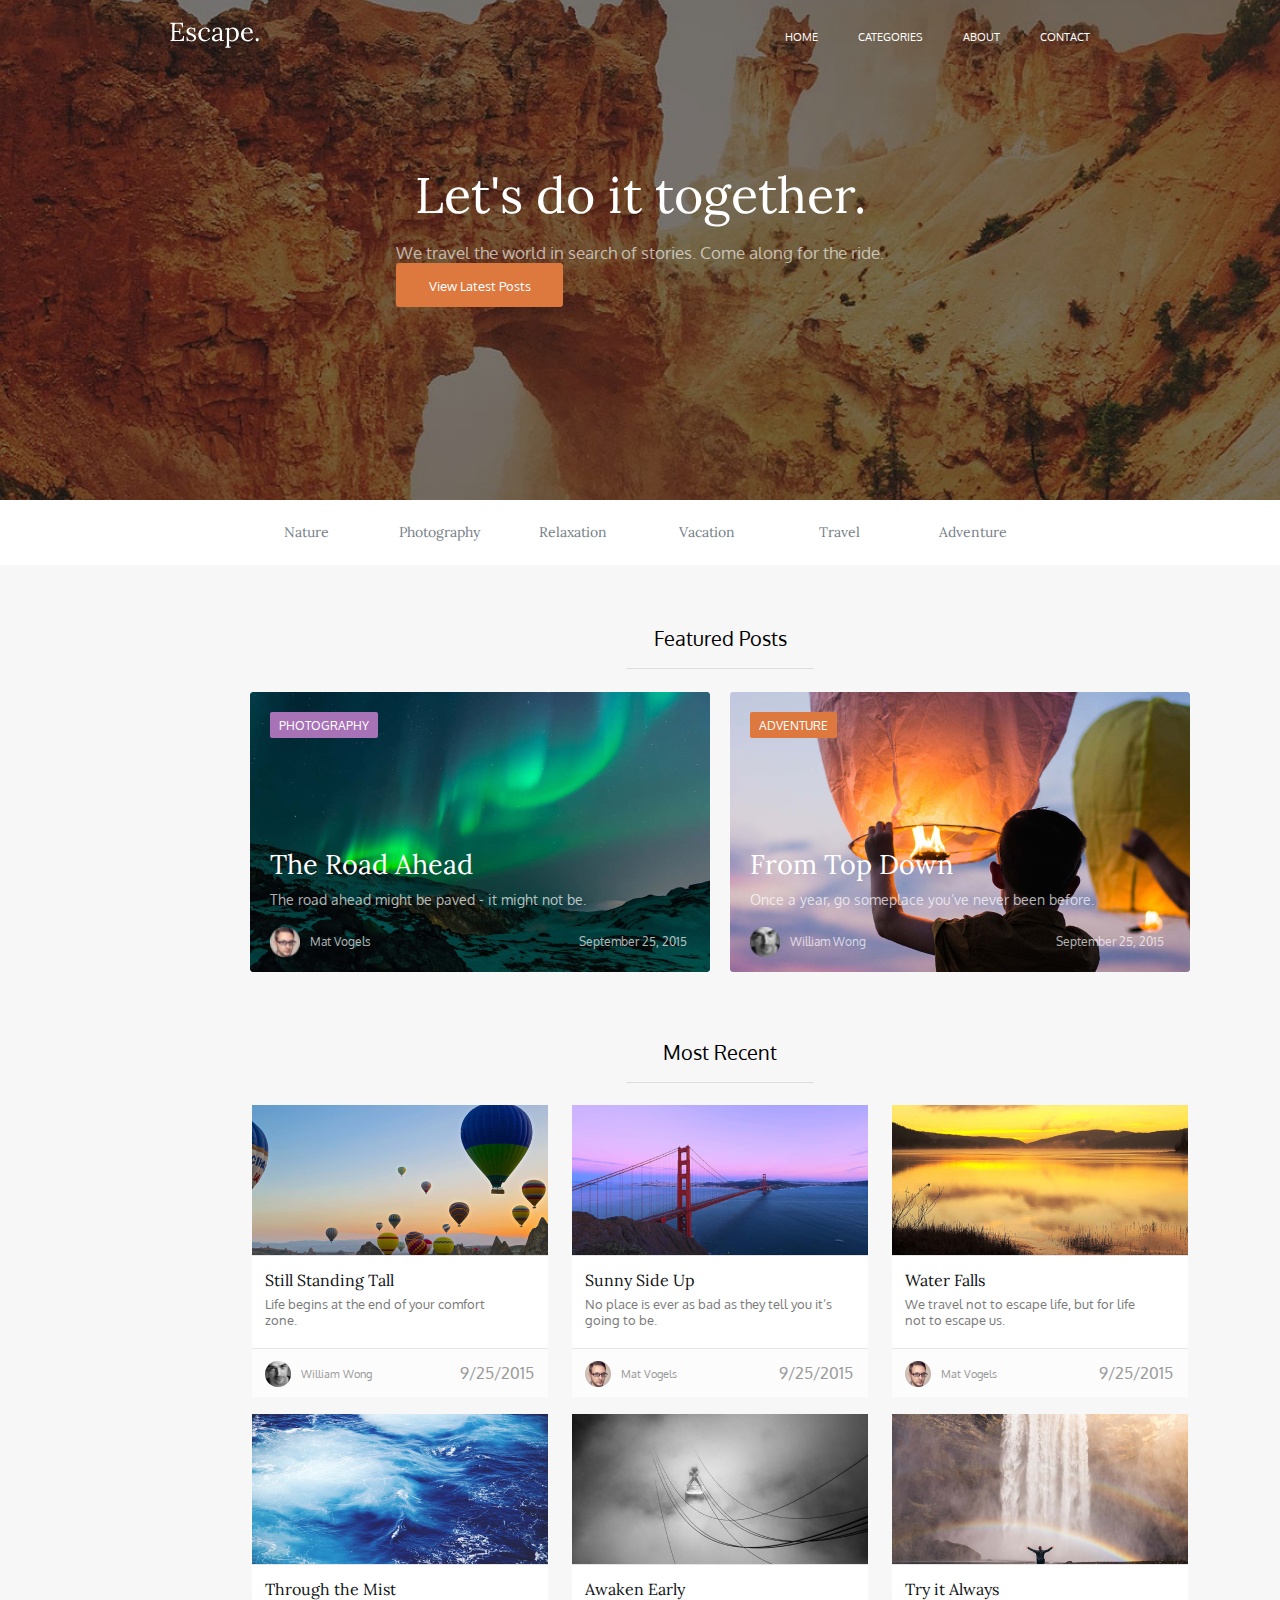
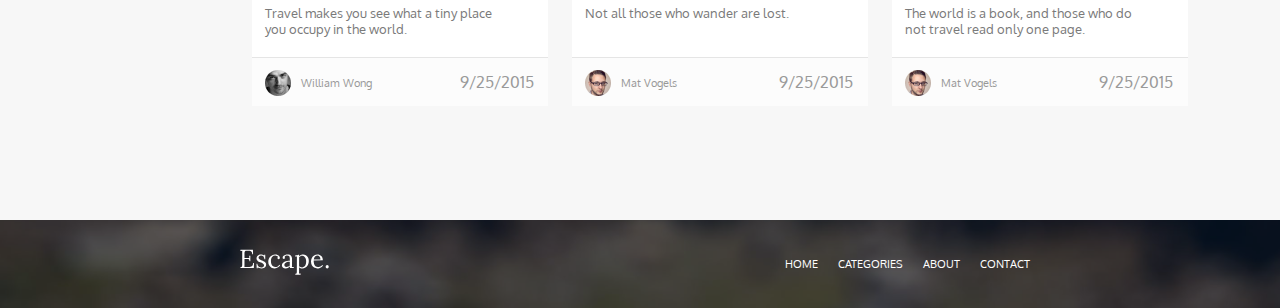
==== commit 386fc0c8: "commit" ====
--- a/index.html
+++ b/index.html
@@ -7,53 +7,63 @@
     <link rel="preconnect" href="https://fonts.googleapis.com">
     <link rel="preconnect" href="https://fonts.gstatic.com" crossorigin>
     <link href="https://fonts.googleapis.com/css2?family=Lora:ital,wght@0,400..700;1,400..700&family=Oxygen:wght@300;400;700&display=swap" rel="stylesheet">
-    <title>Lab_1</title>
+    <title>Lab_2</title>
 </head>
 <body>
     <header>
-        <div class="header-conteiner">
-            <div class="title-escape">
-                <img src="./img/Escape.svg">
-            </div>
-            <nav>
-                <ul class="top-list head-edit">
-                    <li><a href="#!">Home</a></li>
-                    <li><a href="#!">Categories</a></li>
-                    <li><a href="#!">About</a></li>
-                    <li><a href="#!">Contact</a></li>
-                </ul>
-            </nav>
-        </div>
-        <div class="title-conteiner">
-            <p class="title">Let's do it together.</p>
-            <p class="title__under">We travel the world in search of stories. Come along for the ride.</p>
-            <div class="posts-button">
-                <p class="latest-posts">View Latest Posts</p>
+        <div class="header-wrapper">
+            <div class="header-conteiner">
+                <div>
+                    <img src="./img/Escape.svg" alt="Escape.">
+                </div>
+                <nav>
+                    <ul class="top-list head-edit">
+                        <li>
+                            <a href="#!">Home</a>
+                        </li>
+                        <li>
+                            <a href="#!">Categories</a>
+                        </li>
+                        <li>
+                            <a href="#!">About</a>
+                        </li>
+                        <li>
+                            <a href="#!">Contact</a>
+                        </li>
+                    </ul>
+                </nav>
+            </div>
+            <div class="head-title">
+                <p class="head-title__name">Let's do it together.</p>
+                <p class="head-title__under">We travel the world in search of stories. Come along for the ride.</p>
+                <button class="posts-button">
+                    View Latest Posts
+                </button>
             </div>
         </div>
     </header>
-    <div class="main-back">
+    <!-- <div class="main-back">
         <img src="./img/MainBack.png">
-    </div>
+    </div> -->
     <div class="menu-bar">
         <div class="menu-bar__conteiner">
             <div class="menu-bar__block">
-                <p>Nature</p>
-            </div>
-            <div class="menu-bar__block">
-                <p>Photography</p>
-            </div>
-            <div class="menu-bar__block">
-                <p>Relaxation</p>
-            </div>
-            <div class="menu-bar__block">
-                <p>Vacation</p>
-            </div>
-            <div class="menu-bar__block">
-                <p>Travel</p>
-            </div>
-            <div class="menu-bar__block">
-                <p>Adventure</p>
+                <a href="#!">Nature</a>
+            </div>
+            <div class="menu-bar__block">
+                <a href="#!">Photography</a>
+            </div>
+            <div class="menu-bar__block">
+                <a href="#!">Relaxation</a>
+            </div>
+            <div class="menu-bar__block">
+                <a href="#!">Vacation</a>
+            </div>
+            <div class="menu-bar__block">
+                <a href="#!">Travel</a>
+            </div>
+            <div class="menu-bar__block">
+                <a href="#!">Adventure</a>
             </div>
         </div>
     </div>
@@ -227,10 +237,18 @@
             </div>
             <nav>
                 <ul class="top-list foot-edit">
-                    <li><a href="#!">Home</a></li>
-                    <li><a href="#!">Categories</a></li>
-                    <li><a href="#!">About</a></li>
-                    <li><a href="#!">Contact</a></li>
+                    <li>
+                        <a href="#!">Home</a>
+                    </li>
+                    <li>
+                        <a href="#!">Categories</a>
+                    </li>
+                    <li>
+                        <a href="#!">About</a>
+                    </li>
+                    <li>
+                        <a href="#!">Contact</a>
+                    </li>
                 </ul>
             </nav>
         </div>
--- a/style.css
+++ b/style.css
@@ -1,31 +1,44 @@
+* {
+    font-family: Oxygen;
+    font-weight: 400;
+    border: 0;
+    list-style: none;
+    text-decoration: none;
+}
+
 body {
     margin: 0;
     padding: 0;
-    max-width: 1440px;
     margin: 0px auto;
-    font-weight: 400;
-}
-
-header{
-    max-height: 74px;
-    position: absolute;
+}
+
+.header-wrapper {
+    background-image: url(./img/MainBack.png);
+    background-size: 100% 100%;
+    max-width: 100%;
+    height: 500px;
+    display: flex;
+    flex-direction: column;
+    justify-content: start;
+    align-items: center;
 }
 
 .header-conteiner {
     padding: 17px 250px;
-    max-width: 940px;
+    width: 940px;
     max-height: 40px;
     display: flex;
     justify-content: space-between;
     align-items: center;
 }
 
-.title-escape {
-    font-family: 'Lora', serif;
+/* .title-escape {
+    font-family: Lora;
+    font-weight: 400;
     font-size: 26px;
     margin: 13px 471px 0 0; 
     cursor: pointer;
-}
+} */
 
 .top-list {
     list-style: none;
@@ -52,30 +65,30 @@
     text-decoration: none;
 }
 
-.title-conteiner {
+.head-title {
     max-width: 940px;
     max-height: 159px;
     padding: 89px 250px 38px 250px;
     color: #FFFFFF;
 }
 
-.title {
+.head-title__name {
     font-size: 50px;
-    font-family: 'Lora', serif;    
+    font-family: Lora;
+    font-weight: 400; 
     text-align: center;
     margin-bottom: 0px;
     margin-top: 0px;
 }
 
-.title__under {
-    font-family: 'Oxygen', sans-serif;
+.head-title__under {
     font-size: 17px;
     text-align: center;
     margin-top: 15px;
     margin-bottom: 0px;
     color: rgba(255, 255, 255, 0.63);
 }
-.posts-button {
+/* .posts-button {
     display: flex;
     justify-content: center;
 }
@@ -90,12 +103,16 @@
     height: 44px;
     background-color: #DD783F;
     border-radius: 3px;
-    font-family: 'Oxygen', sans-serif;
-}
+} */
  
-.main-back {
-    line-height: 0;
-}
+.posts-button {
+    height: 44px;
+    width: 167px;
+    border-radius: 3px;
+    background: rgba(221, 120, 63, 1);
+    color: #FFFFFF;
+}
+
 /*  Menu Bar*/
 .menu-bar {
     max-height: 65px;
@@ -112,15 +129,17 @@
     height: 46px;
     margin-left: 10px;
     margin-right: 10px;
-}
-
-.menu-bar__block p {
     display: flex;
     align-items: center;
     justify-content: center;
+}
+
+.menu-bar__block a {
+    
     font-size: 14px;
     font-weight: 300;
-    font-family: 'Lora', serif; 
+    font-family: Lora;
+    font-weight: 400;
     color: #768088;
 }
 
@@ -141,7 +160,6 @@
 }
 
 .nav-title__foot {
-    font-family: 'Oxygen', serif;
     font-size: 11px;
     margin: 15px 10px;
     cursor: pointer;
@@ -187,6 +205,7 @@
     top: 120px;
     left: 240px;
     display: flex;
+    flex-wrap: wrap;
 }
 
 /* Title Future posts and Most Recent */
@@ -200,7 +219,6 @@
 }
 
 .feature-posts__conteiner__title p{
-    font-family: 'Oxygen', sans-serif;
     font-size: 20px;
     margin-top: 0px;
     margin-bottom: 0px;
@@ -226,7 +244,6 @@
 }
 
 .most-recent_conteiner__title p {
-    font-family: 'Oxygen', sans-serif;
     font-size: 20px;
     margin-top: 0px;
     margin-bottom: 0px;
@@ -252,7 +269,8 @@
 }
 
 .big-card__title {
-    font-family: 'Lora', serif;
+    font-family: Lora;
+    font-weight: 400;
     font-size: 27px;
     color: #FFFFFF;
     margin-top: 56px;
@@ -261,7 +279,6 @@
 }
 
 .big-card__title__under {
-    font-family: 'Oxygen', serif;
     font-size: 14px;
     color: rgba(255, 255, 255, 0.7);
     margin-top: 10px;
@@ -286,7 +303,6 @@
 }
 
 .big-card__footer__conteiner .big-card-name {
-    font-family: 'Oxygen', serif;
     margin-left: 10px;
     margin-top: 12px;
     font-size: 12px;
@@ -294,7 +310,6 @@
 }
 
 .big-card__footer__conteiner .big-card-date {
-    font-family: 'Oxygen', serif;
     margin-top: 12px;
     font-size: 12px;
     color: rgba(255, 255, 255, 0.7);
@@ -350,8 +365,8 @@
 
 .most-recent_cards {
     /* border: 1px solid black; */
-    height: 632px;
-    width: 960px;
+    max-height: 632px;
+    max-width: 960px;
     /* background-color: bisque; */
     position: absolute;
     top: 534px;
@@ -390,7 +405,8 @@
 
 .card-title__name {
     margin: 0;
-    font-family: 'Lora', serif;
+    font-family: Lora;
+    font-weight: 400;
     font-size: 16px;
     color: #101315;
     margin-left: 13px;
@@ -401,7 +417,6 @@
     font-size: 13px;
     margin-top: 6px;
     margin-bottom: 0;
-    font-family: 'Oxygen', sans-serif;
     margin-left: 13px;
     color: #7A7A7A;
     margin-right: 36px;
@@ -424,11 +439,9 @@
     font-size: 11px;
     color: #999999;
     margin-top: 18px;
-    font-family: 'Oxygen', sans-serif;
 }
 
 .card-date {
-    font-family: 'Oxygen', sans-serif;
     color: #999999;
     margin-top: 14px;
     margin-right: 13px;
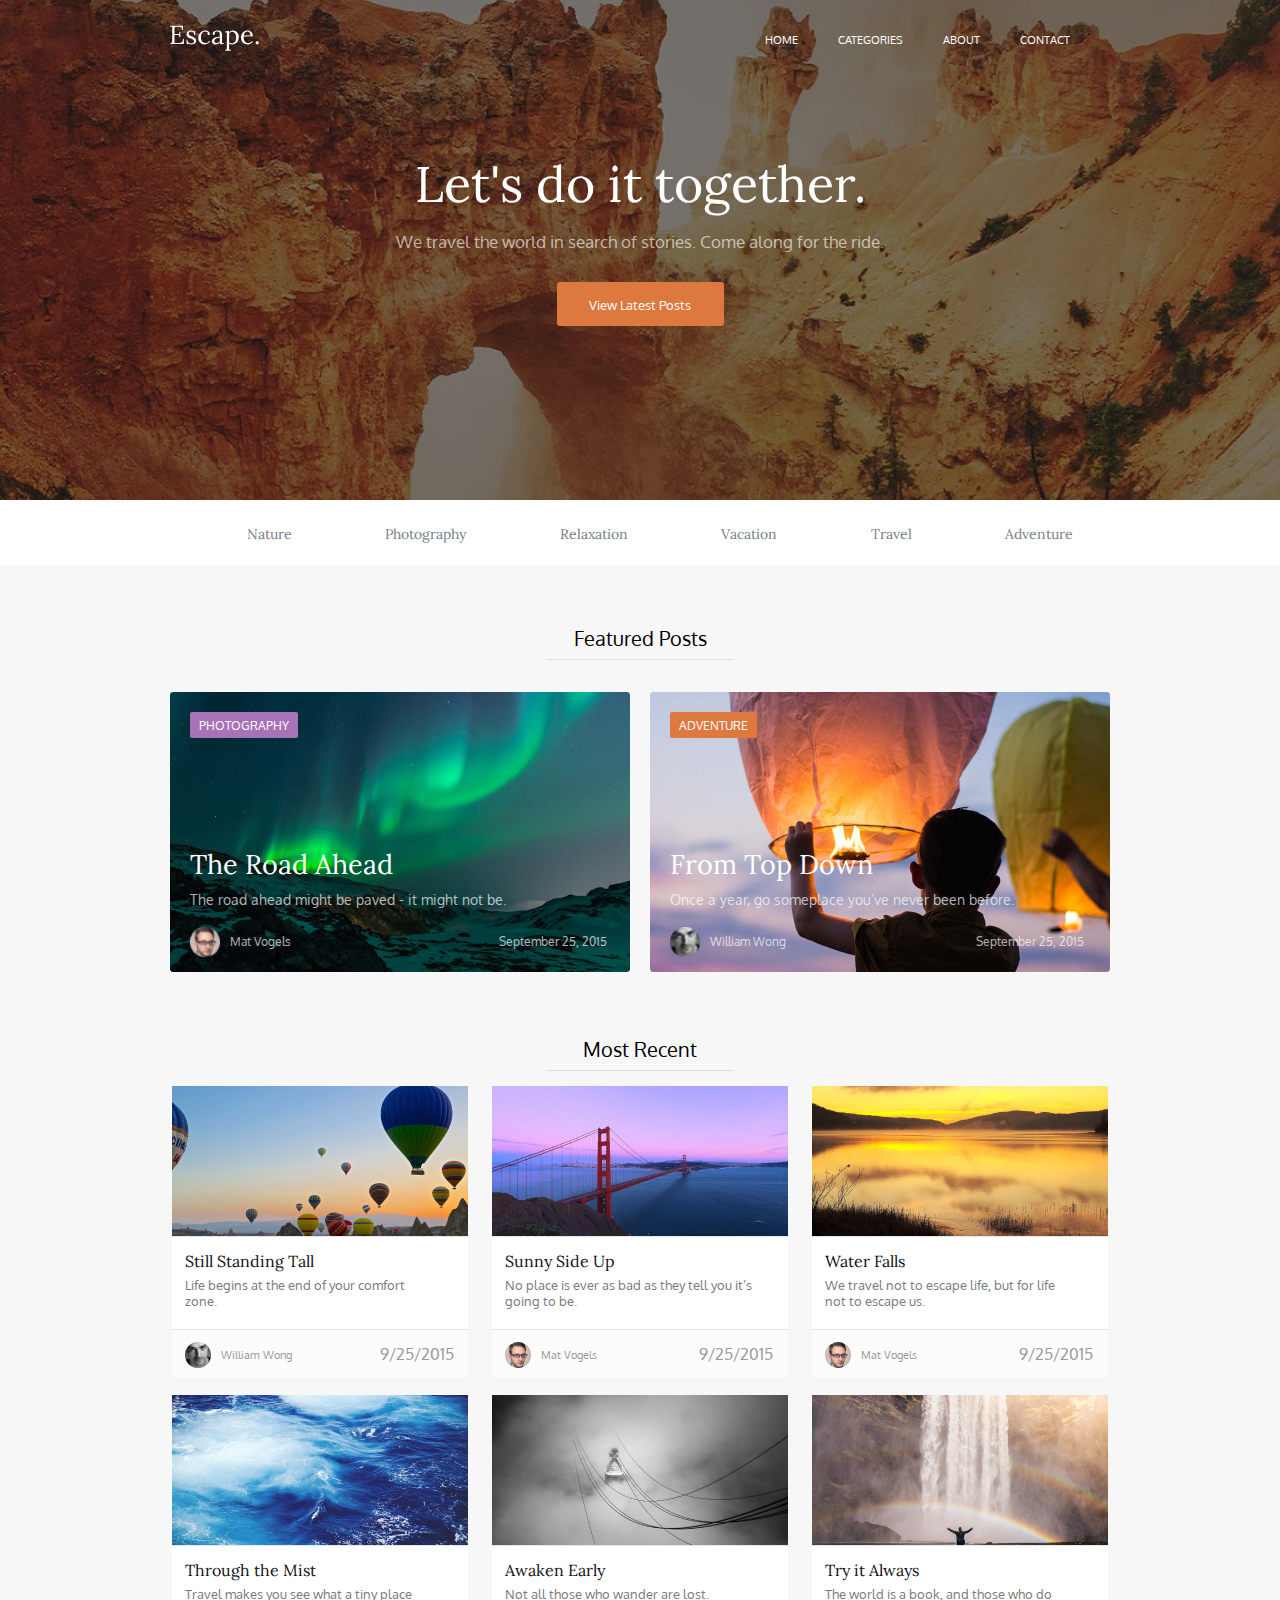
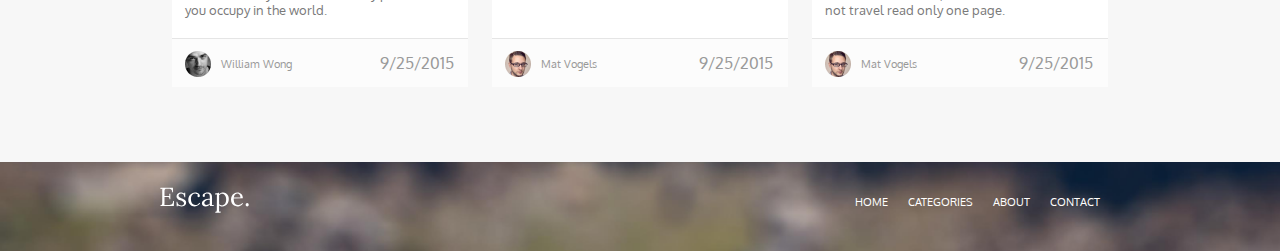
==== commit b67e4958: "last commit v3" ====
--- a/index.html
+++ b/index.html
@@ -16,8 +16,8 @@
                 <div>
                     <img src="./img/Escape.svg" alt="Escape.">
                 </div>
-                <nav>
-                    <ul class="top-list head-edit">
+                <nav class="top-list head-edit">
+                    <ul>
                         <li>
                             <a href="#!">Home</a>
                         </li>
@@ -42,215 +42,210 @@
             </div>
         </div>
     </header>
-    <!-- <div class="main-back">
-        <img src="./img/MainBack.png">
-    </div> -->
     <div class="menu-bar">
-        <div class="menu-bar__conteiner">
-            <div class="menu-bar__block">
-                <a href="#!">Nature</a>
-            </div>
-            <div class="menu-bar__block">
-                <a href="#!">Photography</a>
-            </div>
-            <div class="menu-bar__block">
-                <a href="#!">Relaxation</a>
-            </div>
-            <div class="menu-bar__block">
-                <a href="#!">Vacation</a>
-            </div>
-            <div class="menu-bar__block">
-                <a href="#!">Travel</a>
-            </div>
-            <div class="menu-bar__block">
-                <a href="#!">Adventure</a>
-            </div>
-        </div>
+        <nav class="menu-bar__conteiner">
+            <ul>
+                <li>
+                    <a href="#!">Nature</a>
+                </li>
+                <li>
+                    <a href="#!">Photography</a>
+                </li>
+                <li>
+                    <a href="#!">Relaxation</a>
+                </li>
+                <li>
+                    <a href="#!">Vacation</a>
+                </li>
+                <li>
+                    <a href="#!">Travel</a>
+                </li>
+                <li>
+                    <a href="#!">Adventure</a>
+                </li>
+            </ul>
+        </nav>
     </div>
     <div class="main-cards">
         <div class="main-cards__conteiner1">
-            <div class="feature-posts__conteiner">
-                <div class="feature-posts__conteiner__title">
-                    <p>Featured Posts</p>
-                    <div class="line"></div>
-                </div>
-            </div>
-        </div>
-        <div class="feature-posts_cards">
-            <div class="big-card">
-                <div class="big-card_img">
-                    <img src="./img/TheRoadAhead.png">
-                    <div class="big-card_conteiner">
-                        <p class="big-card__title">The Road Ahead</p>
-                        <p class="big-card__title__under">
-                            The road ahead might be paved - it might not be.
-                        </p>
-                        <div class="big-card__footer__conteiner">
-                            <img class="big-card-img" src="./img/Cards/IMAGEMen1.png">
-                            <p class="big-card-name">Mat Vogels</p>
-                            <p class="big-card-date date-edit1">September 25, 2015</p>
-                        </div>
-                    </div>
-                    <div class="big-card-button btn1">
-                        <p>Photography</p>
-                    </div>
-                </div>
-            </div>
-            <div class="big-card">
-                <div class="big-card_img">
-                    <img src="./img/FromTopDown.png">
-                    <div class="big-card_conteiner">
-                        <p class="big-card__title">From Top Down</p>
-                        <p class="big-card__title__under">
-                            Once a year, go someplace you’ve never been before.
-                        </p>
-                        <div class="big-card__footer__conteiner">
+            <div class="feature-posts__conteiner1__title">
+                <p>Featured Posts</p>
+                <hr class="line">  
+            </div>
+            <nav class="feature-posts-cards">
+                <a href="./Lab_1/index.html">
+                    <div class="big-card">
+                        <img src="./img/TheRoadAhead.png">
+                        <div class="big-card_conteiner">
+                            <p class="big-card__title">The Road Ahead</p>
+                            <p class="big-card__title__under">
+                                The road ahead might be paved - it might not be.
+                            </p>
+                            <div class="big-card__footer__conteiner">
+                                <img class="big-card-img" src="./img/Cards/IMAGEMen1.png">
+                                <p class="big-card-name">Mat Vogels</p>
+                                <p class="big-card-date date-edit1">September 25, 2015</p>
+                            </div>
+                        </div>
+                        <div class="big-card-button btn1">
+                            <p>Photography</p>
+                        </div>
+                    </div>
+                </a>    
+                <a>
+                    <div class="big-card">
+                        <img src="./img/FromTopDown.png">
+                        <div class="big-card_conteiner">
+                            <p class="big-card__title">From Top Down</p>
+                            <p class="big-card__title__under">
+                                Once a year, go someplace you’ve never been before.
+                            </p>
+                            <div class="big-card__footer__conteiner">
                                 <img class="big-card-img" src="./img/Cards/IMAGEMen2.png">
                                 <p class="big-card-name">William Wong</p>
                                 <p class="big-card-date date-edit2">September 25, 2015</p>                            
-                        </div>
-                    </div>
-                    <div class="big-card-button btn2">
-                        <p>Adventure</p>
-                    </div>
-                </div>
-            </div>
+                            </div>
+                        </div>
+                        <div class="big-card-button btn2">
+                            <p>Adventure</p>
+                        </div>
+                    </div>
+                </a>
+            </nav>
         </div>
         <div class="main-cards__conteiner2">
-            <div class="most-recent__conteiner">
-                <div class="most-recent_conteiner__title">
-                    <p>Most Recent</p>
-                    <div class="line"></div>
-                </div>
-            </div>
-        </div>
-        <div class="most-recent_cards">
-            <div class="card-conteiner">
-                <div class="card-image">
-                    <img src="./img/Cards/IMAGE1.png">
-                </div>
-                <div class="card-line"></div>
-                <div class="card-title">
-                    <p class="card-title__name">Still Standing Tall</p>
-                    <p class="card-title__description">Life begins at the end of your comfort zone.</p>
-                </div>
-                <div class="card-line"></div>
-                <div class="card-footer-conteiner">
-                    <img class="card-img" src="./img/Cards/IMAGEMen2.png">
-                    <p class="card-name">William Wong</p>
-                    <p class="card-date date1">9/25/2015</p>
-                </div>
-            </div>
-
-            <div class="card-conteiner">
-                <div class="card-image">
-                    <img src="./img/Cards/IMAGE2.png">
-                </div>
-                <div class="card-line"></div>
-                <div class="card-title">
-                    <p class="card-title__name">Sunny Side Up</p>
-                    <p class="card-title__description">No place is ever as bad as they tell you it’s going to be.</p>
-                </div>
-                <div class="card-line"></div>
-                <div class="card-footer-conteiner">
-                    <img class="card-img" src="./img/Cards/IMAGEMen1.png">
-                    <p class="card-name">Mat Vogels</p>
-                    <p class="card-date date2">9/25/2015</p>
-                </div>
-            </div>
-
-            <div class="card-conteiner">
-                <div class="card-image">
-                    <img src="./img/Cards/IMAGE3.png">
-                </div>
-                <div class="card-line"></div>
-                <div class="card-title">
-                    <p class="card-title__name">Water Falls</p>
-                    <p class="card-title__description">We travel not to escape life, but for life not to escape us.</p>
-                </div>
-                <div class="card-line"></div>
-                <div class="card-footer-conteiner">
-                    <img class="card-img" src="./img/Cards/IMAGEMen1.png">
-                    <p class="card-name">Mat Vogels</p>
-                    <p class="card-date date2">9/25/2015</p>
-                </div>
-            </div>
-            
-            <div class="card-conteiner">
-                <div class="card-image">
-                    <img src="./img/Cards/IMAGE4.png">
-                </div>
-                <div class="card-line"></div>
-                <div class="card-title">
-                    <p class="card-title__name">Through the Mist</p>
-                    <p class="card-title__description">Travel makes you see what a tiny place you occupy in the world.</p>
-                </div>
-                <div class="card-line"></div>
-                <div class="card-footer-conteiner">
-                    <img class="card-img" src="./img/Cards/IMAGEMen2.png">
-                    <p class="card-name">William Wong</p>
-                    <p class="card-date date1">9/25/2015</p>
-                </div>
-            </div>
-            
-            <div class="card-conteiner">
-                <div class="card-image">
-                    <img src="./img/Cards/IMAGE5.png">
-                </div>
-                <div class="card-line"></div>
-                <div class="card-title">
-                    <p class="card-title__name">Awaken Early</p>
-                    <p class="card-title__description">Not all those who wander are lost.</p>
-                </div>
-                <div class="card-line"></div>
-                <div class="card-footer-conteiner">
-                    <img class="card-img" src="./img/Cards/IMAGEMen1.png">
-                    <p class="card-name">Mat Vogels</p>
-                    <p class="card-date date2">9/25/2015</p>
-                </div>
-            </div>
-
-            <div class="card-conteiner">
-                <div class="card-image">
-                    <img src="./img/Cards/IMAGE6.png">
-                </div>
-                <div class="card-line"></div>
-                <div class="card-title">
-                    <p class="card-title__name">Try it Always</p>
-                    <p class="card-title__description">The world is a book, and those who do not travel read only one page.</p>
-                </div>
-                <div class="card-line"></div>
-                <div class="card-footer-conteiner">
-                    <img class="card-img" src="./img/Cards/IMAGEMen1.png">
-                    <p class="card-name">Mat Vogels</p>
-                    <p class="card-date date2">9/25/2015</p>
-                </div>
-            </div>
-
-            </div>
-        </div>
+            <div class="most-recent_conteiner2__title">
+                <p>Most Recent</p>
+                <hr class="line">  
+            </div>
+            <nav class="most-recent_cards">
+                <div class="card-conteiner">
+                    <div class="card-image">
+                        <img src="./img/Cards/IMAGE1.png">
+                    </div>
+                    <div class="card-line"></div>
+                    <div class="card-title">
+                        <p class="card-title__name">Still Standing Tall</p>
+                        <p class="card-title__description">Life begins at the end of your comfort zone.</p>
+                    </div>
+                    <div class="card-line"></div>
+                    <div class="card-footer-conteiner">
+                        <img class="card-img" src="./img/Cards/IMAGEMen2.png">
+                        <p class="card-name">William Wong</p>
+                        <p class="card-date date1">9/25/2015</p>
+                    </div>
+                </div>
+    
+                <div class="card-conteiner">
+                    <div class="card-image">
+                        <img src="./img/Cards/IMAGE2.png">
+                    </div>
+                    <div class="card-line"></div>
+                    <div class="card-title">
+                        <p class="card-title__name">Sunny Side Up</p>
+                        <p class="card-title__description">No place is ever as bad as they tell you it’s going to be.</p>
+                    </div>
+                    <div class="card-line"></div>
+                    <div class="card-footer-conteiner">
+                        <img class="card-img" src="./img/Cards/IMAGEMen1.png">
+                        <p class="card-name">Mat Vogels</p>
+                        <p class="card-date date2">9/25/2015</p>
+                    </div>
+                </div>
+    
+                <div class="card-conteiner">
+                    <div class="card-image">
+                        <img src="./img/Cards/IMAGE3.png">
+                    </div>
+                    <div class="card-line"></div>
+                    <div class="card-title">
+                        <p class="card-title__name">Water Falls</p>
+                        <p class="card-title__description">We travel not to escape life, but for life not to escape us.</p>
+                    </div>
+                    <div class="card-line"></div>
+                    <div class="card-footer-conteiner">
+                        <img class="card-img" src="./img/Cards/IMAGEMen1.png">
+                        <p class="card-name">Mat Vogels</p>
+                        <p class="card-date date2">9/25/2015</p>
+                    </div>
+                </div>
+                
+                <div class="card-conteiner">
+                    <div class="card-image">
+                        <img src="./img/Cards/IMAGE4.png">
+                    </div>
+                    <div class="card-line"></div>
+                    <div class="card-title">
+                        <p class="card-title__name">Through the Mist</p>
+                        <p class="card-title__description">Travel makes you see what a tiny place you occupy in the world.</p>
+                    </div>
+                    <div class="card-line"></div>
+                    <div class="card-footer-conteiner">
+                        <img class="card-img" src="./img/Cards/IMAGEMen2.png">
+                        <p class="card-name">William Wong</p>
+                        <p class="card-date date1">9/25/2015</p>
+                    </div>
+                </div>
+                
+                <div class="card-conteiner">
+                    <div class="card-image">
+                        <img src="./img/Cards/IMAGE5.png">
+                    </div>
+                    <div class="card-line"></div>
+                    <div class="card-title">
+                        <p class="card-title__name">Awaken Early</p>
+                        <p class="card-title__description">Not all those who wander are lost.</p>
+                    </div>
+                    <div class="card-line"></div>
+                    <div class="card-footer-conteiner">
+                        <img class="card-img" src="./img/Cards/IMAGEMen1.png">
+                        <p class="card-name">Mat Vogels</p>
+                        <p class="card-date date2">9/25/2015</p>
+                    </div>
+                </div>
+    
+                <div class="card-conteiner">
+                    <div class="card-image">
+                        <img src="./img/Cards/IMAGE6.png">
+                    </div>
+                    <div class="card-line"></div>
+                    <div class="card-title">
+                        <p class="card-title__name">Try it Always</p>
+                        <p class="card-title__description">The world is a book, and those who do not travel read only one page.</p>
+                    </div>
+                    <div class="card-line"></div>
+                    <div class="card-footer-conteiner">
+                        <img class="card-img" src="./img/Cards/IMAGEMen1.png">
+                        <p class="card-name">Mat Vogels</p>
+                        <p class="card-date date2">9/25/2015</p>
+                    </div>
+                </div>
+            </nav>
+        </div> 
     </div>
     <footer>
-        <div class="footer-conteiner">
-            <div class="title-escape">
-                <img src="./img/Escape.svg">
-            </div>
-            <nav>
-                <ul class="top-list foot-edit">
-                    <li>
-                        <a href="#!">Home</a>
-                    </li>
-                    <li>
-                        <a href="#!">Categories</a>
-                    </li>
-                    <li>
-                        <a href="#!">About</a>
-                    </li>
-                    <li>
-                        <a href="#!">Contact</a>
-                    </li>
-                </ul>
-            </nav>
+        <div class="fotter-wrapper">
+            <div class="footer-conteiner">
+                <div class="title-escape">
+                    <img src="./img/Escape.svg">
+                </div>
+                <nav class="top-list head-edit">
+                    <ul class="top-list foot-edit">
+                        <li>
+                            <a href="#!">Home</a>
+                        </li>
+                        <li>
+                            <a href="#!">Categories</a>
+                        </li>
+                        <li>
+                            <a href="#!">About</a>
+                        </li>
+                        <li>
+                            <a href="#!">Contact</a>
+                        </li>
+                    </ul>
+                </nav>
+            </div>
         </div>
     </footer>
 </body>
--- a/style.css
+++ b/style.css
@@ -22,30 +22,38 @@
     justify-content: start;
     align-items: center;
 }
+.fotter-wrapper {
+    background-image: url(./img/Footer.png);
+    background-size: 100% 100%;
+    max-width: 100%;
+    height: 89px;
+    display: flex;
+    flex-direction: column;
+    justify-content: start;
+    align-items: center;
+}
 
 .header-conteiner {
-    padding: 17px 250px;
     width: 940px;
-    max-height: 40px;
     display: flex;
     justify-content: space-between;
     align-items: center;
-}
-
-/* .title-escape {
-    font-family: Lora;
-    font-weight: 400;
-    font-size: 26px;
-    margin: 13px 471px 0 0; 
-    cursor: pointer;
-} */
-
-.top-list {
-    list-style: none;
-    display: flex;
-}
-
-.top-list li {
+    padding-top: 17px;
+}
+
+.footer-conteiner {
+    width: 960px;
+    display: flex;
+    justify-content: space-between;
+    align-items: center;
+    padding-top: 17px;
+}
+
+.top-list ul {
+    display: flex;
+}
+
+.top-list ul li {
     cursor: pointer;
     text-transform: uppercase;
     font-family: Oxygen;
@@ -53,13 +61,15 @@
     font-weight: 400;
     color: rgba(255, 255, 255, 0.6);
 }
-
+.head-edit li{
+    margin-right: 40px;
+}
 .foot-edit li{
-    margin: 15px 10px;
-}
-.head-edit li{
-    margin: 15px 20px;
-}
+    margin-right: 20px;
+}
+
+
+
 a {
     color: #FFFFFF;
     text-decoration: none;
@@ -68,43 +78,27 @@
 .head-title {
     max-width: 940px;
     max-height: 159px;
-    padding: 89px 250px 38px 250px;
+    padding-top: 89px;
+    padding-bottom: 38px;
     color: #FFFFFF;
+    text-align: center;
 }
 
 .head-title__name {
     font-size: 50px;
     font-family: Lora;
     font-weight: 400; 
-    text-align: center;
-    margin-bottom: 0px;
-    margin-top: 0px;
+    margin: 0;
 }
 
 .head-title__under {
     font-size: 17px;
     text-align: center;
     margin-top: 15px;
-    margin-bottom: 0px;
+    margin-bottom: 30px;
     color: rgba(255, 255, 255, 0.63);
 }
-/* .posts-button {
-    display: flex;
-    justify-content: center;
-}
-
-.latest-posts {
-    display: flex;
-    align-items: center;
-    justify-content: center;
-    font-size: 13px;
-    font-weight: 300;
-    width: 167px;
-    height: 44px;
-    background-color: #DD783F;
-    border-radius: 3px;
-} */
- 
+
 .posts-button {
     height: 44px;
     width: 167px;
@@ -115,32 +109,30 @@
 
 /*  Menu Bar*/
 .menu-bar {
-    max-height: 65px;
+    max-width: 100%;
+    height: 65px;
+    background-color: white;
+    display: flex;
+    align-items: center;
+    justify-content: center;
 }
 
 .menu-bar__conteiner {
-    display: flex;
-    margin: 9px 240px 10px 240px;
-
-}
-
-.menu-bar__block {
-    width: 139px;
-    height: 46px;
-    margin-left: 10px;
-    margin-right: 10px;
-    display: flex;
-    align-items: center;
-    justify-content: center;
-}
-
-.menu-bar__block a {
+    width: 960px;
+}
+
+.menu-bar__conteiner ul {
+    display: flex;
+    justify-content: space-around;
+    align-items: center;
     
+}
+
+.menu-bar__conteiner ul li a {
+    font-family: Lora;
     font-size: 14px;
-    font-weight: 300;
-    font-family: Lora;
-    font-weight: 400;
-    color: #768088;
+    font-weight: 400;
+    color: rgba(118, 128, 136, 1);
 }
 
 /* Footer */
@@ -150,14 +142,6 @@
     background-blend-mode: multiply;
 }
 
-.footer-conteiner {
-    padding: 27px 240px;
-    max-width: 940px;
-    max-height: 34px;
-    display: flex;
-    justify-content: space-between;
-    align-items: center;
-}
 
 .nav-title__foot {
     font-size: 11px;
@@ -171,45 +155,70 @@
 /* Main Cards */
 
 .main-cards {
-    height: 1255px;
-    width: 1440px;
+    max-width: 100%;
     background-color: #F7F7F7;
-    /* background-color: aqua; */
-    /* border: 1px solid black; */
     position: relative;
+    display: flex;
+    flex-direction: column;
+    justify-content: start;
+    align-items: center;
 }
 
 .main-cards__conteiner1 {
-    width: 940px;
-    height: 414px;
-    /* background-color: bisque; */
-    /* border: 1px solid black; */
-    margin: 0 250px;
+    display: flex;
+    flex-direction: column;
+    align-items: center;
 }
 
 .main-cards__conteiner2 {
-    max-width: 940px;
-    max-height: 752px;
-    /* background-color: chartreuse; */
-    /* border: 1px solid black; */
-    margin: 0 250px;
+    display: flex;
+    flex-direction: column;
+    align-items: center;
 }
 
 
 .feature-posts_cards {
-    /* border: 1px solid black; */
     height: 294px;
     width: 960px;
-    /* background-color: #DD783F; */
-    position: absolute;
-    top: 120px;
-    left: 240px;
-    display: flex;
+    margin: 0 auto;
+    display: flex;
+    justify-content: space-around;
+    align-items: center;
+}
+
+/* Title Future posts and Most Recent */
+.feature-posts__conteiner1__title {
+    height: 44px;
+    padding-top: 60px;
+    background-color: #F7F7F7;
+    position: relative;
+    margin-bottom: 23px;
+}
+
+.feature-posts__conteiner1__title p{
+    font-size: 20px;
+    margin-top: 0px;
+    margin-bottom: 0px;
+    text-align: center;
+    
+}
+
+.feature-posts-cards {
+    display: flex;
+    align-items: center;
+    justify-content: space-between;
     flex-wrap: wrap;
-}
-
-/* Title Future posts and Most Recent */
-.feature-posts__conteiner__title {
+    gap: 20px;
+}
+
+.line {
+    width: 188px;
+    height: 1px;
+    background-color: #DEDEDE;
+}
+
+
+.most-recent_conteiner2__title {
     height: 44px;
     padding-top: 60px;
     background-color: #F7F7F7;
@@ -218,45 +227,15 @@
     position: relative;
 }
 
-.feature-posts__conteiner__title p{
+.most-recent_conteiner2__title p {
     font-size: 20px;
     margin-top: 0px;
     margin-bottom: 0px;
     text-align: center;
 }
 
-.line {
-    width: 188px;
-    height: 1px;
-    background-color: #DEDEDE;
-    position: absolute;
-    bottom: 0;
-    left: 376px;
-}
-
-
-.most-recent_conteiner__title {
-    height: 44px;
-    margin: 60px 0;
-    /* background-color: cornflowerblue; */
-    /* border: 1px solid black; */
-    position: relative;
-}
-
-.most-recent_conteiner__title p {
-    font-size: 20px;
-    margin-top: 0px;
-    margin-bottom: 0px;
-    text-align: center;
-}
-
 /* Big Card */
-
-.big-card {
-    margin: 7px 10px;
-}
-
-.big-card_img {
+.big-card{
     position: relative;
 }
 
@@ -364,14 +343,10 @@
 /* Most recent cards conteoiner */
 
 .most-recent_cards {
-    /* border: 1px solid black; */
-    max-height: 632px;
     max-width: 960px;
-    /* background-color: bisque; */
-    position: absolute;
-    top: 534px;
-    left: 240px;
-    display: flex;
+    padding-bottom: 64px; 
+    display: flex;
+    justify-content: space-around;
     flex-wrap: wrap;
 }
 
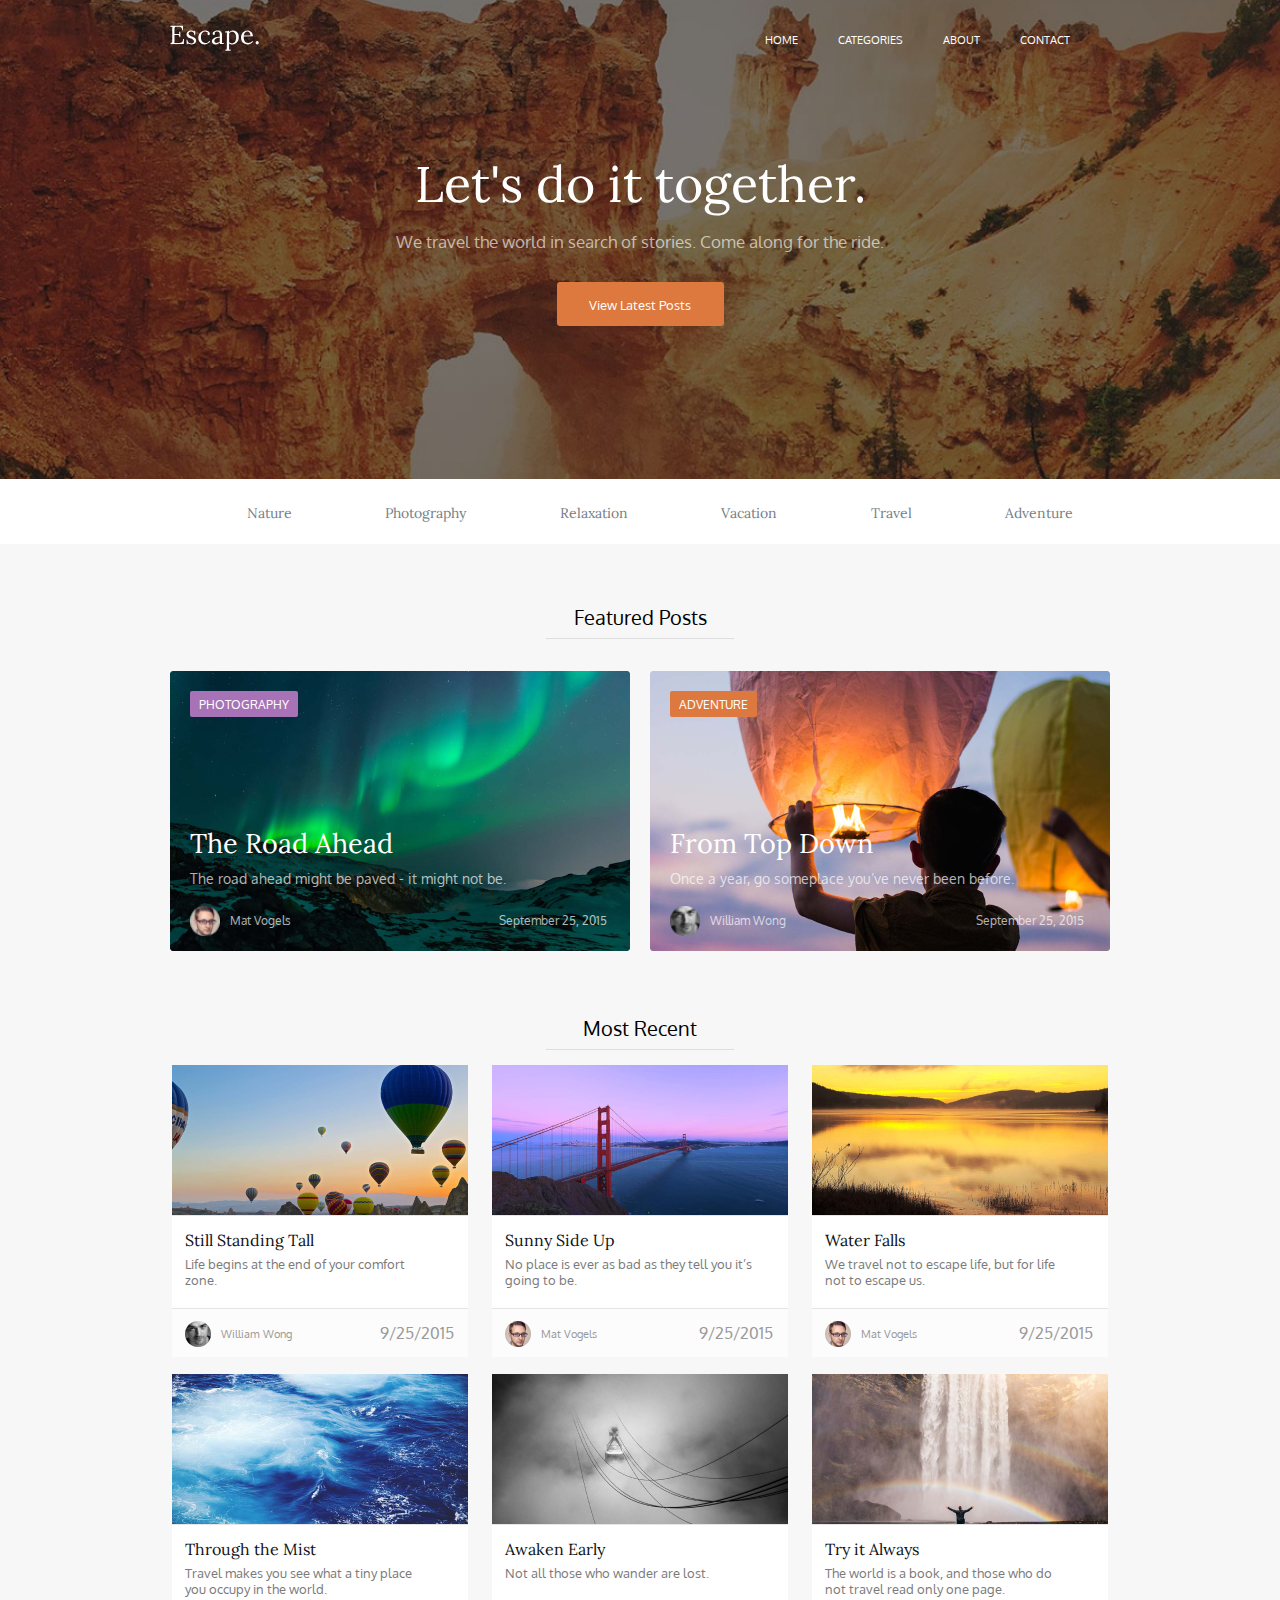
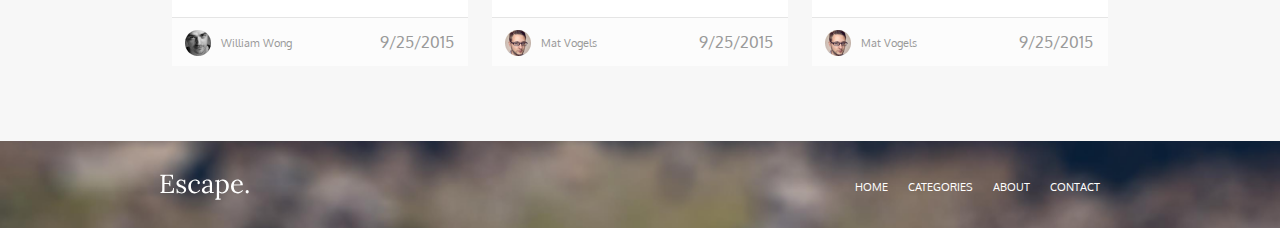
==== commit 53481b2c: "edit name clases" ====
--- a/index.html
+++ b/index.html
@@ -75,14 +75,14 @@
             <nav class="feature-posts-cards">
                 <a href="./Lab_1/index.html">
                     <div class="big-card">
-                        <img src="./img/TheRoadAhead.png">
+                        <img src="./img/TheRoadAhead.png" alt="The Road Ahead">
                         <div class="big-card_conteiner">
                             <p class="big-card__title">The Road Ahead</p>
                             <p class="big-card__title__under">
                                 The road ahead might be paved - it might not be.
                             </p>
                             <div class="big-card__footer__conteiner">
-                                <img class="big-card-img" src="./img/Cards/IMAGEMen1.png">
+                                <img class="big-card-img" src="./img/Cards/IMAGEMen1.png" alt="Men1">
                                 <p class="big-card-name">Mat Vogels</p>
                                 <p class="big-card-date date-edit1">September 25, 2015</p>
                             </div>
@@ -94,14 +94,14 @@
                 </a>    
                 <a>
                     <div class="big-card">
-                        <img src="./img/FromTopDown.png">
+                        <img src="./img/FromTopDown.png" alt="FromTopDown">
                         <div class="big-card_conteiner">
                             <p class="big-card__title">From Top Down</p>
                             <p class="big-card__title__under">
                                 Once a year, go someplace you’ve never been before.
                             </p>
                             <div class="big-card__footer__conteiner">
-                                <img class="big-card-img" src="./img/Cards/IMAGEMen2.png">
+                                <img class="big-card-img" src="./img/Cards/IMAGEMen2.png" alt="Men2">
                                 <p class="big-card-name">William Wong</p>
                                 <p class="big-card-date date-edit2">September 25, 2015</p>                            
                             </div>
@@ -121,7 +121,7 @@
             <nav class="most-recent_cards">
                 <div class="card-conteiner">
                     <div class="card-image">
-                        <img src="./img/Cards/IMAGE1.png">
+                        <img src="./img/Cards/IMAGE1.png" alt="IMAGE1">
                     </div>
                     <div class="card-line"></div>
                     <div class="card-title">
@@ -130,7 +130,7 @@
                     </div>
                     <div class="card-line"></div>
                     <div class="card-footer-conteiner">
-                        <img class="card-img" src="./img/Cards/IMAGEMen2.png">
+                        <img class="card-img" src="./img/Cards/IMAGEMen2.png" alt="Still Standing Tall">
                         <p class="card-name">William Wong</p>
                         <p class="card-date date1">9/25/2015</p>
                     </div>
@@ -138,7 +138,7 @@
     
                 <div class="card-conteiner">
                     <div class="card-image">
-                        <img src="./img/Cards/IMAGE2.png">
+                        <img src="./img/Cards/IMAGE2.png" alt="IMAGE2">
                     </div>
                     <div class="card-line"></div>
                     <div class="card-title">
@@ -147,7 +147,7 @@
                     </div>
                     <div class="card-line"></div>
                     <div class="card-footer-conteiner">
-                        <img class="card-img" src="./img/Cards/IMAGEMen1.png">
+                        <img class="card-img" src="./img/Cards/IMAGEMen1.png" alt="Sunny Side Up">
                         <p class="card-name">Mat Vogels</p>
                         <p class="card-date date2">9/25/2015</p>
                     </div>
@@ -155,7 +155,7 @@
     
                 <div class="card-conteiner">
                     <div class="card-image">
-                        <img src="./img/Cards/IMAGE3.png">
+                        <img src="./img/Cards/IMAGE3.png" alt="IMAGE3">
                     </div>
                     <div class="card-line"></div>
                     <div class="card-title">
@@ -164,7 +164,7 @@
                     </div>
                     <div class="card-line"></div>
                     <div class="card-footer-conteiner">
-                        <img class="card-img" src="./img/Cards/IMAGEMen1.png">
+                        <img class="card-img" src="./img/Cards/IMAGEMen1.png" alt="Water Falls">
                         <p class="card-name">Mat Vogels</p>
                         <p class="card-date date2">9/25/2015</p>
                     </div>
@@ -172,7 +172,7 @@
                 
                 <div class="card-conteiner">
                     <div class="card-image">
-                        <img src="./img/Cards/IMAGE4.png">
+                        <img src="./img/Cards/IMAGE4.png" alt="IMAGE4">
                     </div>
                     <div class="card-line"></div>
                     <div class="card-title">
@@ -181,7 +181,7 @@
                     </div>
                     <div class="card-line"></div>
                     <div class="card-footer-conteiner">
-                        <img class="card-img" src="./img/Cards/IMAGEMen2.png">
+                        <img class="card-img" src="./img/Cards/IMAGEMen2.png"alt="Through the Mist">
                         <p class="card-name">William Wong</p>
                         <p class="card-date date1">9/25/2015</p>
                     </div>
@@ -189,7 +189,7 @@
                 
                 <div class="card-conteiner">
                     <div class="card-image">
-                        <img src="./img/Cards/IMAGE5.png">
+                        <img src="./img/Cards/IMAGE5.png" alt="IMAGE5">
                     </div>
                     <div class="card-line"></div>
                     <div class="card-title">
@@ -198,7 +198,7 @@
                     </div>
                     <div class="card-line"></div>
                     <div class="card-footer-conteiner">
-                        <img class="card-img" src="./img/Cards/IMAGEMen1.png">
+                        <img class="card-img" src="./img/Cards/IMAGEMen1.png" alt="Awaken Early">
                         <p class="card-name">Mat Vogels</p>
                         <p class="card-date date2">9/25/2015</p>
                     </div>
@@ -206,7 +206,7 @@
     
                 <div class="card-conteiner">
                     <div class="card-image">
-                        <img src="./img/Cards/IMAGE6.png">
+                        <img src="./img/Cards/IMAGE6.png" alt="IMAGE6">
                     </div>
                     <div class="card-line"></div>
                     <div class="card-title">
@@ -215,7 +215,7 @@
                     </div>
                     <div class="card-line"></div>
                     <div class="card-footer-conteiner">
-                        <img class="card-img" src="./img/Cards/IMAGEMen1.png">
+                        <img class="card-img" src="./img/Cards/IMAGEMen1.png" alt="Try it Always">
                         <p class="card-name">Mat Vogels</p>
                         <p class="card-date date2">9/25/2015</p>
                     </div>
@@ -227,7 +227,7 @@
         <div class="fotter-wrapper">
             <div class="footer-conteiner">
                 <div class="title-escape">
-                    <img src="./img/Escape.svg">
+                    <img src="./img/Escape.svg" alt="Escape.">
                 </div>
                 <nav class="top-list head-edit">
                     <ul class="top-list foot-edit">
--- a/style.css
+++ b/style.css
@@ -16,17 +16,19 @@
     background-image: url(./img/MainBack.png);
     background-size: 100% 100%;
     max-width: 100%;
-    height: 500px;
+    /* height: 500px; */
     display: flex;
     flex-direction: column;
     justify-content: start;
     align-items: center;
+    padding-bottom: 130px;
 }
 .fotter-wrapper {
     background-image: url(./img/Footer.png);
     background-size: 100% 100%;
+    color: rgba(red, green, blue, 0.6);
     max-width: 100%;
-    height: 89px;
+    /* height: 89px; */
     display: flex;
     flex-direction: column;
     justify-content: start;
@@ -41,12 +43,20 @@
     padding-top: 17px;
 }
 
+.title-escape {
+    /* padding-top: 5px; */
+    display: flex;
+    justify-content: space-between;
+    align-items: center;
+}
+
 .footer-conteiner {
     width: 960px;
     display: flex;
     justify-content: space-between;
     align-items: center;
-    padding-top: 17px;
+    padding-top: 23px;
+    padding-bottom: 18px;
 }
 
 .top-list ul {
